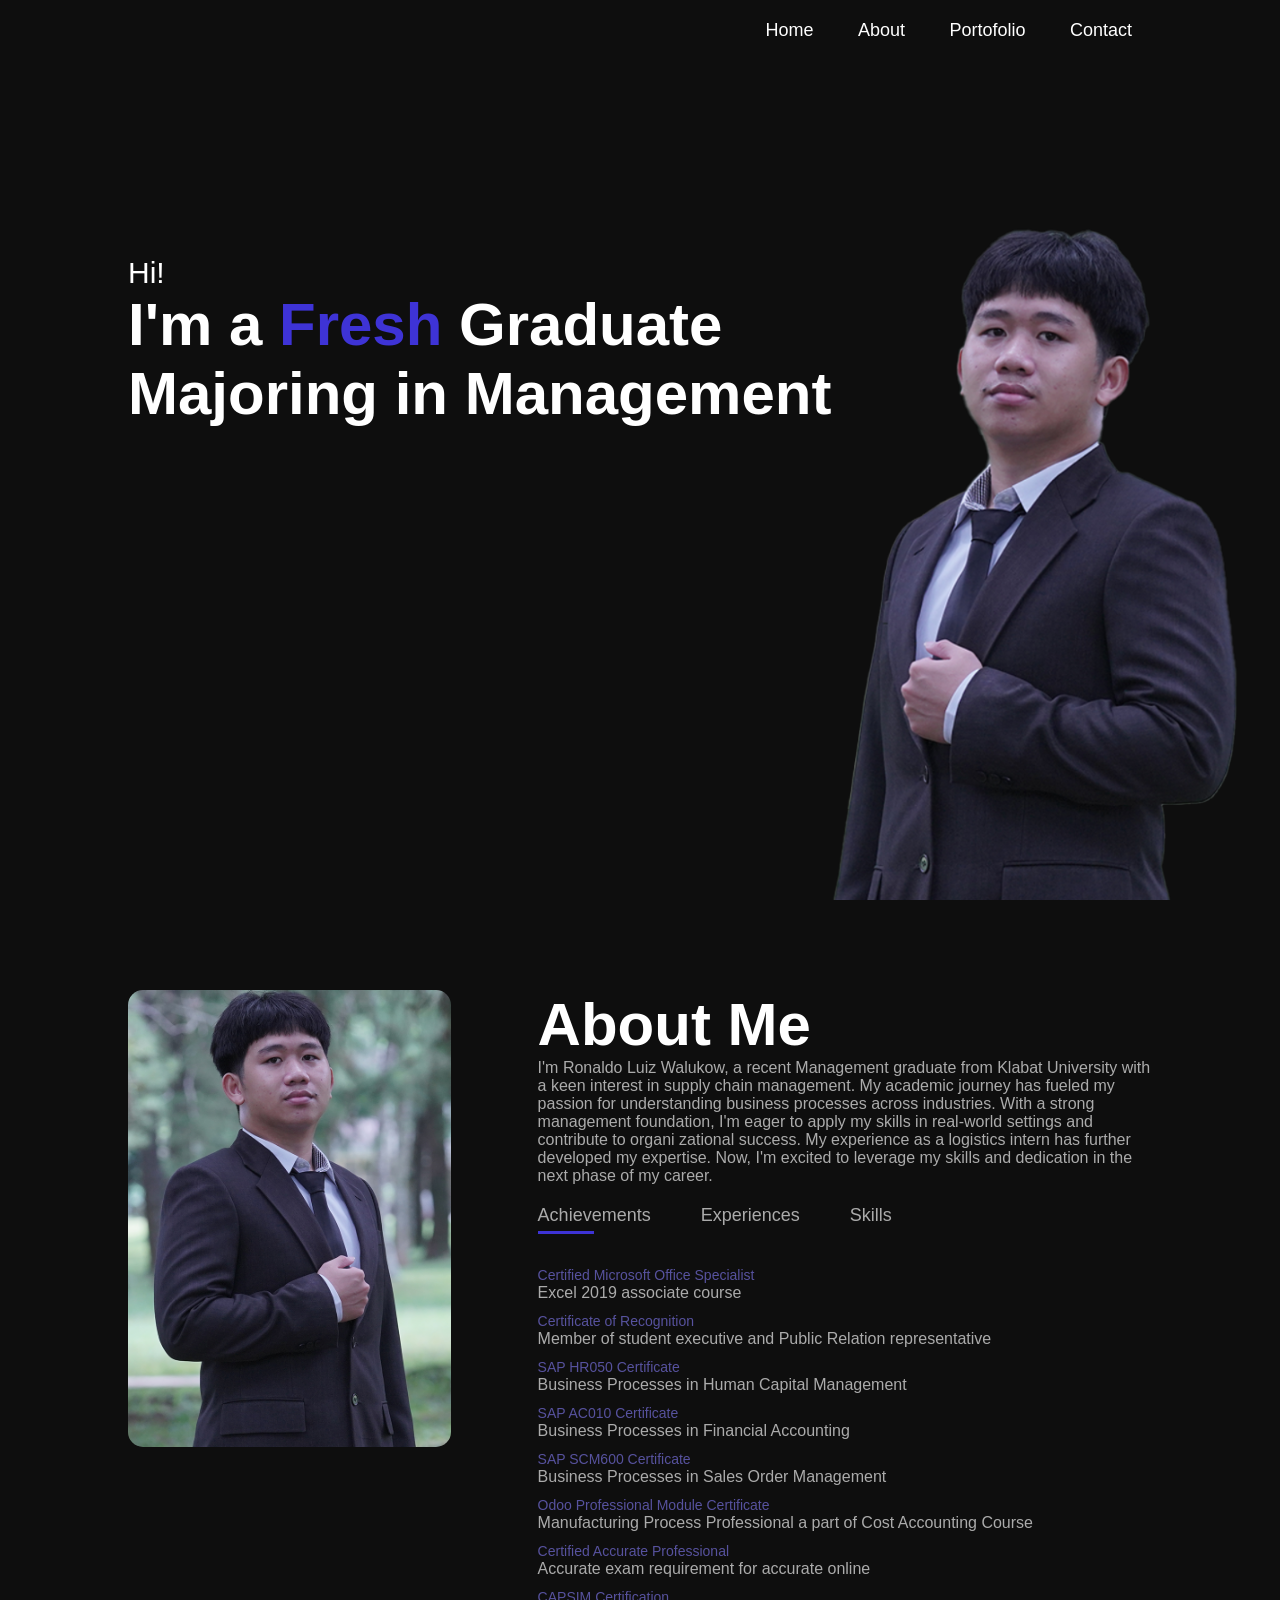
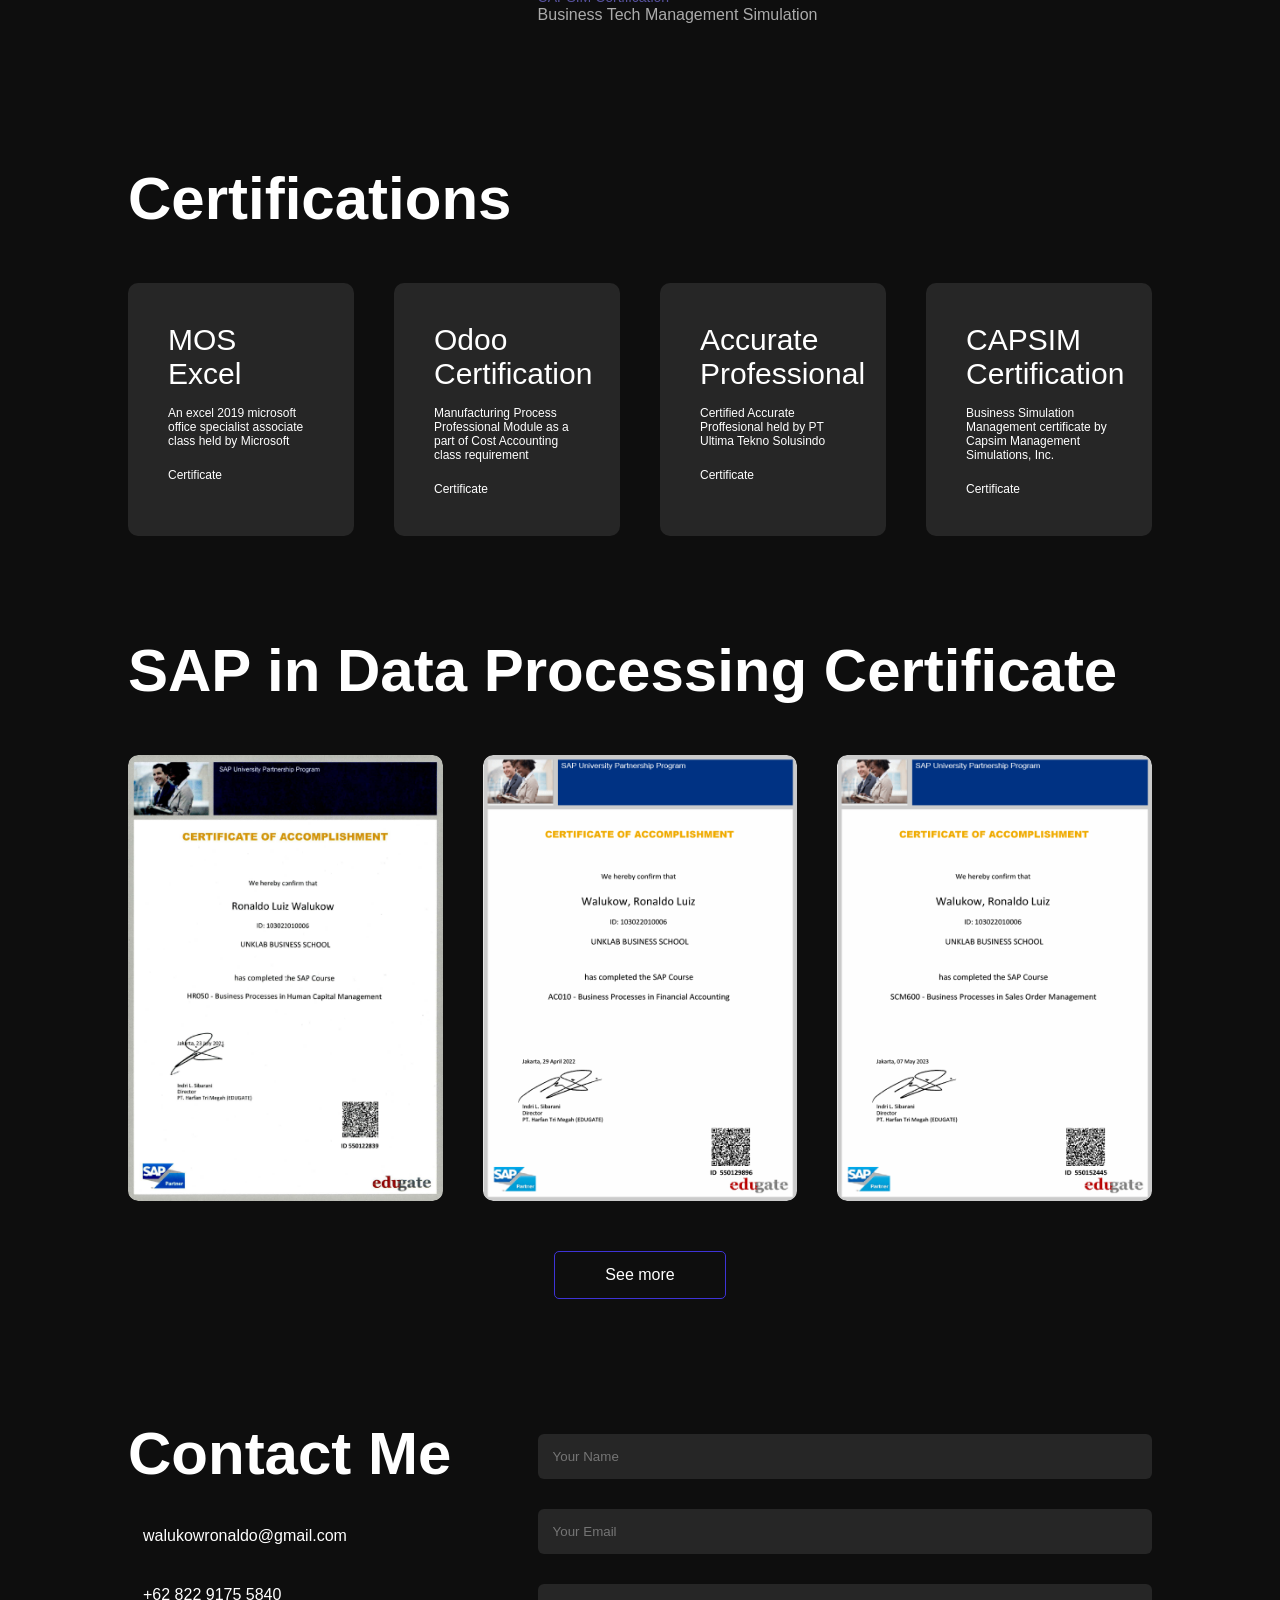
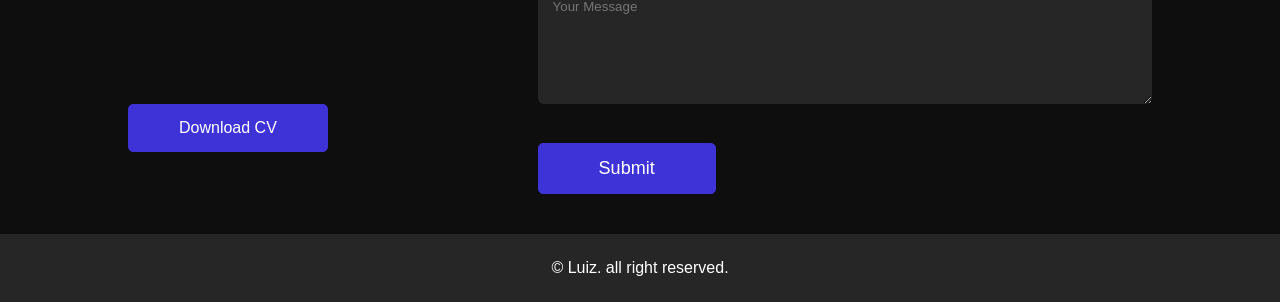
==== index.html @ 810ad353 "Add files via upload" ====
<!DOCTYPE html>
<html lang="en">
    <head>
        <meta charset="UTF-8">
        <meta http-equiv="X-UA-Compatible" content="IE=edge">
        <meta name="viewport" content="width=device-width, initial-scale=1.0">
        <title>Personal Porofolio</title>
        <link rel="stylesheet" href="style.css">
        <script src="https://kit.fontawesome.com/69bc77031b.js" crossorigin="anonymous"></script>
    </head>
    <body>
<div id="header">
    <div class="container">
        <nav>
            <img src="#" alt="">
            <ul id="sidemenu">
                <li>
                    <a href="#header">Home</a>
                </li>
                <li>
                    <a href="#about">About</a>
                </li>
                <li>
                    <a href="#portofolio">Portofolio</a>
                </li>
                <li>
                    <a href="#contact">Contact</a>
                </li>
                <i class="fa-solid fa-xmark" onclick="closemenu()"></i>
            </ul>
            <i class="fa-solid fa-bars" onclick=" openmenu()"></i>
        </nav>
        <div class="header-text">
            <p> Hi!</p>
            <h1>I'm a <span>Fresh</span> Graduate <br> Majoring in Management </br>  </h1>
        </div>
    </div>
</div>

<!----------about--------->
<div id="about">
    <div class="container">
        <div class="row">
            <div class="about-col-1">
                <img src="Picture/about me.png">
            </div>
            <div class="about-col-2">
                <h1 class="sub-title">About Me</h1>
                <p>
                    I'm Ronaldo Luiz Walukow, a recent Management graduate from Klabat University with a keen interest in supply chain management. My academic journey has fueled my passion for understanding business processes across industries. With a strong management foundation, I'm eager to apply my skills in real-world settings and contribute to organi
                    zational success. My experience as a logistics intern has further developed my expertise. Now, I'm excited to leverage my skills and dedication in the next phase of my career.
                </p>
                <div class="tab-titles">
                    <p class="tab-links active-link" onclick="opentab('achievement')">Achievements</p>
                    <p class="tab-links " onclick="opentab('experience')">Experiences</p>
                    <p class="tab-links" onclick="opentab('skill')">Skills</p>
                </div>
                <div class="tab-contents active-tab" id="achievement">
                    <ul>
                        <li>
                            <span>Certified Microsoft Office Specialist</span><br>Excel 2019 associate course</span>
                        </li>
                        <li>
                            <span>Certificate of Recognition</span><br>Member of student executive and Public Relation representative</span>
                        </li>
                        <li>
                            <span>SAP HR050 Certificate</span><br>Business Processes in Human Capital Management</span>
                        </li>
                        <li>
                            <span>SAP AC010 Certificate</span><br>Business Processes in Financial Accounting</span>
                        </li>
                        <li>
                            <span>SAP SCM600 Certificate</span><br>Business Processes in Sales Order Management</span>
                        </li>
                        <li>
                            <span>Odoo Professional Module Certificate</span><br>Manufacturing Process Professional a part of Cost Accounting Course</span>
                        </li>
                        <li>
                            <span>Certified Accurate Professional</span><br>Accurate exam requirement for accurate online</span>
                        </li>
                        <li>
                            <span>CAPSIM Certification</span><br>Business Tech Management Simulation</span>
                        </li>
                    </ul>
                </div>
                <div class="tab-contents" id="experience">
                    <ul>
                        <li>
                            <span>Member of Student Executive</span><br>A part of Public Relation</span>
                        </li>
                        <li>
                            <span>Representative of Public Relation</span><br>A Public Relation Representative for HIMA Spiritual</span>
                        </li>
                        <li>
                            <span>Business Matching Introduction to Entrepreneurship</span><br>Starting a start up business with Business Model Canvas</span>
                        </li>
                        <li>
                            <span>Logistic Intern</span><br>Working as a Logistic Intern at PT Pertamina Geothermal Energy Lhd</span>
                        </li>
                    </ul>
                </div>
                <div class="tab-contents" id="skill">
                    <ul>
                        <li>
                            <span>Interpersonal</span><br>Honest, Good Teamwork, Good Communication, Dependability, Flexibility and Adaptable, Patience, Empathy</span>
                        </li>
                        <li>
                            <span>Language</span><br>Indonesian (native) and English (active)</span>
                        </li>
                        <li>
                            <span>Technical</span><br>Able to analyze/review business process plus create and develop SOP.
                            Can operate computer well and able to type TenFinger quickly and accurately.
                            </span>
                        </li>
                        <li>
                            <span>Computer</span><br>SAP, Accurate, CAPSIM, Ms Excel, Ms Word, Ms PowerPoint, Adobe
                            Photoshop, Odoo Software, Lucid Chart
                            </span>
                        </li>
                    </ul>
                </div>
            </div>
        </div>
    </div>
</div>
<!------certification------->
<div id="certification">
    <div class="container">
        <h1 class="sub-title">Certifications</h1>
        <div class="certification-list">
            <div>
                <i class="fa-brands fa-microsoft"></i>
                <h2>MOS Excel</h2>
                <p>
                   An excel 2019 microsoft office specialist associate class held by Microsoft
                </p>
                <a href="Picture/Excel 2019 Associate.pdf">Certificate</a>
            </div>
            <div>
                <i class="fa-solid fa-certificate"></i>
                <h2>Odoo Certification</h2>
                <p>
                   Manufacturing Process Professional Module as a part of Cost Accounting class requirement
                </p>
                <a href="Picture/Sertifikat Cost Accounting Sesuai nomor urut-106[1].pdf">Certificate</a>
            </div>
            <div>
                <i class="fa-solid fa-file"></i>
                <h2>Accurate Professional</h2>
                <p>
                   Certified Accurate Proffesional held by PT Ultima Tekno Solusindo
                </p>
                <a href="Picture/accurate.pdf">Certificate</a>
            </div>
            <div>
                <i class="fa-solid fa-file"></i>
                <h2>CAPSIM Certification</h2>
                <p>
                   Business Simulation Management certificate by Capsim Management Simulations, Inc.
                </p>
                <a href="Picture/Capsim_Certificate-of-Participation - Ronaldo Luiz Walukow[1].pdf">Certificate</a>
            </div>
        </div>
    </div>
</div>
<!----------portofolio----->
<div id="portofolio">
    <div class="container">
        <h1 class="sub-title">SAP in Data Processing Certificate</h1>
        <div class="portofolio-list">
            <div class="portofolio">
                <img src="/Picture/SAPHR.png">
                <div class="layer">
                    <h3>
                         SAP HR050
                    </h3>
                    <p>
                        Odoo Manufacturing Process Professional Module Certification
                    </p>
                    <a href="Picture/Ronaldo Luiz Walukow HR 50[1].pdf"><i class="fa-solid fa-link"></i></a>
                </div>
            </div>
            <div class="portofolio">
                <img src="/Picture/SAPAC.png">
                <div class="layer">
                    <h3>
                        SAP AC010
                    </h3>
                    <p>
                        Computerized Automated Physical Simulation Certification held by Capsim Management Simulation Inc.
                    </p>
                    <a href="Picture/AC010 ser.pdf"><i class="fa-solid fa-link"></i></a>
                </div>
            </div>
            <div class="portofolio">
                <img src="/Picture/SAPSCM.png">
                <div class="layer">
                    <h3>
                        SAP SCM600
                    </h3>
                    <p>
                        It has all the information about me that you needed
                    </p>
                    <a href="Picture/SAP Batch 2 23 FK SCM600-23.pdf"><i class="fa-solid fa-link"></i></a>
                </div>
            </div>
        </div>
        <a href="#certification" class="btn">See more</a>
    </div>
</div>

<!--------contact=-------->
<div id="contact">
    <div class="container">
        <div class="row">
            <div class="contact-left">
                <h1 class="sub-title">Contact Me</h1>
                <p><i class="fa-solid fa-paper-plane"></i> walukowronaldo@gmail.com</p>
                <p><i class="fa-solid fa-phone"></i> +62 822 9175 5840</p>
                <div class="socials-icon">
                    <a href="https://www.instagram.com/luizrnaldo/"><i class="fa-brands fa-instagram"></i></a>
                    <a href="https://wa.me/+6282291755840"><i class="fa-brands fa-whatsapp"></i></a>
                    <a href="https://www.linkedin.com/in/ronaldo-luiz-walukow-30a589296"><i class="fa-brands fa-linkedin"></i></a>
                    <a href="mailto:walukowronaldo@gmail.com"><i class="fa-solid fa-envelope"></i></a>
                </div>
                <a href="CURRICULUM VITAE (CV) Walukow, Ronaldo Luiz.pdf" download class="btn btn2">Download CV</a>
            </div>
            <div class="contact-right">
                <form name="submit-to-google-sheet">
                    <input type="text" name="Name" placeholder="Your Name" required>
                    <input type="email" name="Email" placeholder="Your Email" required>
                    <textarea name="Message" rows="6" placeholder="Your Message"></textarea>
                    <button type="submit" class="btn btn2">Submit</button>
                </form>
                <span id="msg"></span>
            </div>
        </div>
    </div>
    <div class="copyright">
        <p>
            © Luiz. all right reserved.
        </p>
    </div>
</div>
<script>
    var tablinks = document.getElementsByClassName("tab-links");
    var tabcontents = document.getElementsByClassName("tab-contents");
    function opentab(tabname){
        for(tablink of tablinks){
            tablink.classList.remove("active-link");
        }
        for(tabcontent of tabcontents){
            tabcontent.classList.remove("active-tab");
        }
        event.currentTarget.classList.add("active-link");
        document.getElementById(tabname).classList.add("active-tab");
    }
</script>
<script>
var sidemeu = document.getElementById("sidemenu");
function openmenu(){
    sidemeu.style.right = "0";
}
function closemenu(){
    sidemeu.style.right = "-200px";
}
</script>
<script>
    const scriptURL = 'https://script.google.com/macros/s/AKfycbwF70UZ40nbvA50LV35AwQE7-pGysa5cpG91qke4Lr5XXe8EzCGvOd2mEpJu-Iepygr/exec'
    const form = document.forms['submit-to-google-sheet']
    const msg = document.getElementById("msg")
  
    form.addEventListener('submit', e => {
      e.preventDefault()
      fetch(scriptURL, { method: 'POST', body: new FormData(form)})
        .then(response => {
            msg.innerHTML = "Message sent successfully"
            setTimeout(function(){
                msg.innerHTML = ""
            },5000)
            form.reset()
        })
        .catch(error => console.error('Error!', error.message))
    })
  </script>
    </body>
</html>
---- style.css ----
*{
    margin: 0;
    padding: 0;
    font-family: 'Poppins', sans-serif;
    box-sizing: border-box;
}
html{
    scroll-behavior: smooth;
}
body{
    background: #0e0e0e;
    color: #fff;
}
#header{
    width: 100%;
    height: 100vh;
    background-image: url(Picture/Background\ Me.png);
    background-size: cover;
    background-position: center;
   /*----- background-size: 250px;
    background-repeat: no-repeat;
    background-position: center;
   background-position: 160lvh;-----*/
}
.container{
    padding: 10px 10%;
}
nav{
    display: flex;
    align-items: center;
    justify-content: space-between;
    flex-wrap: wrap;
}
.logo{
    width: 100px;
}

nav ul li{
    display: inline-block;
    list-style: none;
    margin: 10px 20px;
}

nav ul li a{
    color: #fff;
    text-decoration: none;
    font-size: 18px;
    position: relative;
}

nav ul li a::after{
    content: '';
    width: 0;
    height: 3px;    
    background: #3e33d6;
    position: absolute;
    left: 0;
    bottom: -6px;
    transition: 0.5s;
}

nav ul li a:hover::after{
    width: 100%;
}

.header-text{
    margin-top: 20%;
    font-size: 30px;
}

.header-tex h1{
    font-size: 60px;
    margin-top: 20px;
}

.header-text h1 span{
    color: #3e33d6;
}
/*--------about---------*/
#about{
    padding: 80px 0;
    color: #ababab;
}

.row{
    display: flex;
    justify-content: space-between;
    flex-wrap: wrap;
}

.about-col-1{
    flex-basis: 35%;
}
.about-col-1 img{
    width: 90%;
    border-radius: 15px;
}
.about-col-2{
    flex-basis: 60%;
}
.sub-title{
    font-size: 60px;
    font-weight: 600;
    color: #fff;
}

.tab-titles{
    display: flex;
    margin: 20px 0 40px;

}
.tab-links{
    margin-right: 50px;
    font-size: 18px;
    font-weight: 500;
    cursor: pointer;
    position: relative;
}
.tab-links::after{
    content: '';
    width: 0;
    height: 3px;
    background: #3e33d6;
    position: absolute;
    left: 0;
    bottom: -8px;
    transition: 0.5s;
}

.tab-links.active-link::after{
    width: 50%;

}
.tab-contents ul li{
    list-style: none;
    margin: 10px 0;
}

.tab-contents ul li span{
color: #57529e;
font-size: 14px;
}

.tab-contents{
    display: none;
}
.tab-contents.active-tab{
    display: block;

}

/*---------certification------*/
#certification{
    padding: 30px 0;
}
.certification-list{
    display: grid;
    grid-template-columns: repeat(auto-fit, minmax(200px, 1fr));
    grid-gap: 40px;
    margin-top: 50px;
}

.certification-list div{
    background: #262626;
    padding: 40px;
    font-size: 12px;
    font-weight: 300;
    border-radius: 10px;
    transition: background 0.5s, transform 0.5s;
}
.certification-list div i{
    font-size: 50px;
    margin-bottom: 30px;
}
.certification-list h2{
    font-size: 30px;
    font-weight: 500;
    margin-bottom: 15px;
}
.certification-list div a{
    text-decoration: none;
    color: #fff;
    font-size: 12px;
    margin-top: 20px;
    display: inline-block;
}

.certification-list div:hover{
    background: #3e33d6;
    transform: translateY(-10px);

}

/*-------portofolio-----*/
#portofolio{
    padding: 50px 0;
}

.portofolio-list{
    display: grid;
    grid-template-columns: repeat(auto-fit, minmax(250px, 1fr));
    grid-gap: 40px;
    margin-top: 50px;
}
.portofolio{
    border-radius: 10px;
    position: relative;
    overflow: hidden;

}
.portofolio img{
    width: 100%;
    border-radius:  10px;
    display: block;
    transition: transform 0.5s;
}

.layer{
    width: 100%;
    height: 0;
    background: linear-gradient(rgba(0,0,0,0.6), #3e33d6);
    border-radius: 10px;
    position: absolute;
    left: 0;
    bottom: 0;
    overflow: hidden;
    display: flex;
    align-items: center;
    justify-content: center;
    flex-direction: column;
    padding: 0 40px;
    text-align: center;
    font-size: 14px;
    transition: height 0.5s;
}

.layer h3{
    font-weight: 500;
    margin-bottom: 20px;
}

.layer a{
    margin-top: 20px;
    color: #3e33d6;
    text-decoration: none;
    font-size: 18px;
    line-height: 60px;
    background: #fff;
    width: 60px;
    height: 60px;
    border-radius: 50%;
    text-align: center;
}

.portofolio:hover img{
transform: scale(1.1) ;
}

.portofolio:hover .layer{
    height: 100%;
}

.btn {
    display: block;
    margin: 50px auto;
    width: fit-content;
    border: 1px solid #3e33d6;
    padding: 14px 50px;
    border-radius: 5px;
    text-decoration: none;
    color: #fff;
transition: background 0.5s;
}
.btn:hover{
    background: #3e33d6;
}
/*--------contact---------*/
.contact-left{
flex-basis: 35%;
}
.contact-right{
    flex-basis: 60%;
}

.contact-left p{
    margin-top: 30px;

}

.contact-left p i{
    color: #3e33d6;
    margin-right: 15px;
    font-size: 25px;
}

.socials-icon{
    margin-top: 30px;
}

.socials-icon a{
text-decoration: none;
font-size: 30px;
margin-right: 50px;
color: #ababab;
display: inline-block;
transition: transform 0.5s;
}

.socials-icon a:hover{
    color: #3e33d6;
    transform: translateY(-5px);
}

.btn.btn2{
    display: inline-block;
    background: #3e33d6;

}

.contact-right{
    width: 100%;
}

form input, form textarea{
width: 100%;
border: 0;
outline: none;
background: #262626;
padding: 15px;
margin: 15px 0;
color: #fff;
font: 18px;
border-radius: 6px;
}

form .btn2{
    padding: 14px 60px;
    font-size: 18px;
    margin-top: 20px;
    cursor: pointer;
}

.copyright{
    width: 100%;
    text-align: center;
    padding: 25px 0;
    background: #262626;
    font-weight: 300;
    margin-top: 20px;
}

/*.copyright{
    color: #3e33d6;
}*/

/*---------css for small screen------*/
nav .fa-solid{
    display: none;
}
@media only screen and (max-width: 600px){
    #header {
        background-image: url(Picture/Bg\ mobile.png);
    }
    .header-text{
        margin-top: 120%;
        font-size: 34px;
    }
    .header-text h1{
        font-size: 23px;
    }
    nav .fa-solid{
        display: block;
        font-size: 25px;
    }
    nav ul{
        background: #3e33d6;
        position: fixed;
        top: 0;
        right: -200px;
        width: 200px;
        height: 100vh;
        padding-top: 50px;
        z-index: 2;
        transition: right 0.5s;
    }
    nav ul li{
        display: block;
        margin: 25px;
    }
    nav ul .fa-solid{
        position: absolute;
        top: 25px;
        left: 25px;
        cursor: pointer;
    }
    .sub-title{
        font-size: 40px;
    }
    .about-col-1, .about-col-2{
        flex-basis: 100%;
    }
    .about-col-1{
        margin-bottom: 30px;
    }
    .about-col-2{
        font-size: 14px;
    }
    .tab-links{
        font-size: 16px;
        margin-right: 20px;
    }
    .contact-left, .contact-right{
        flex-basis: 100%;
    }
    .copyright{
        font-size: 14px;
    }
}
#msg{
    color: #61b752;
    margin-top: -40px;
    display: block;
}
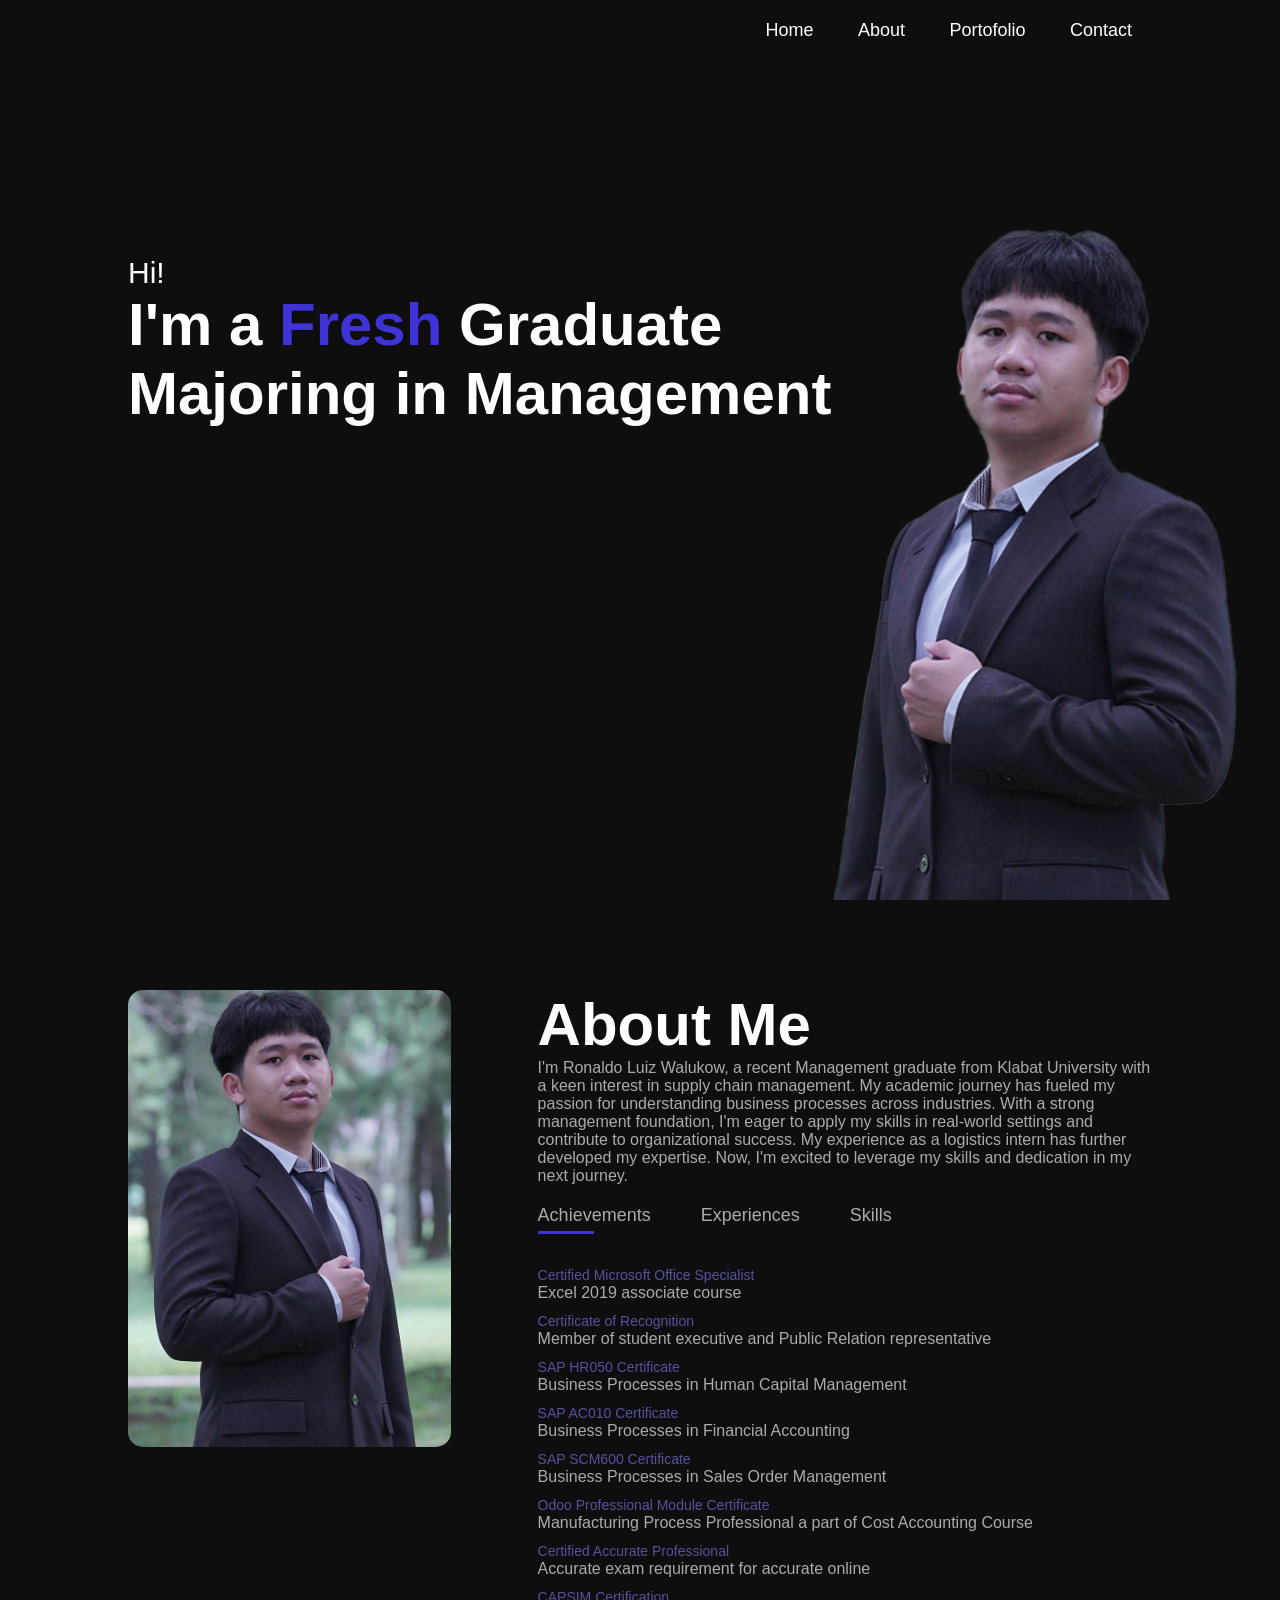
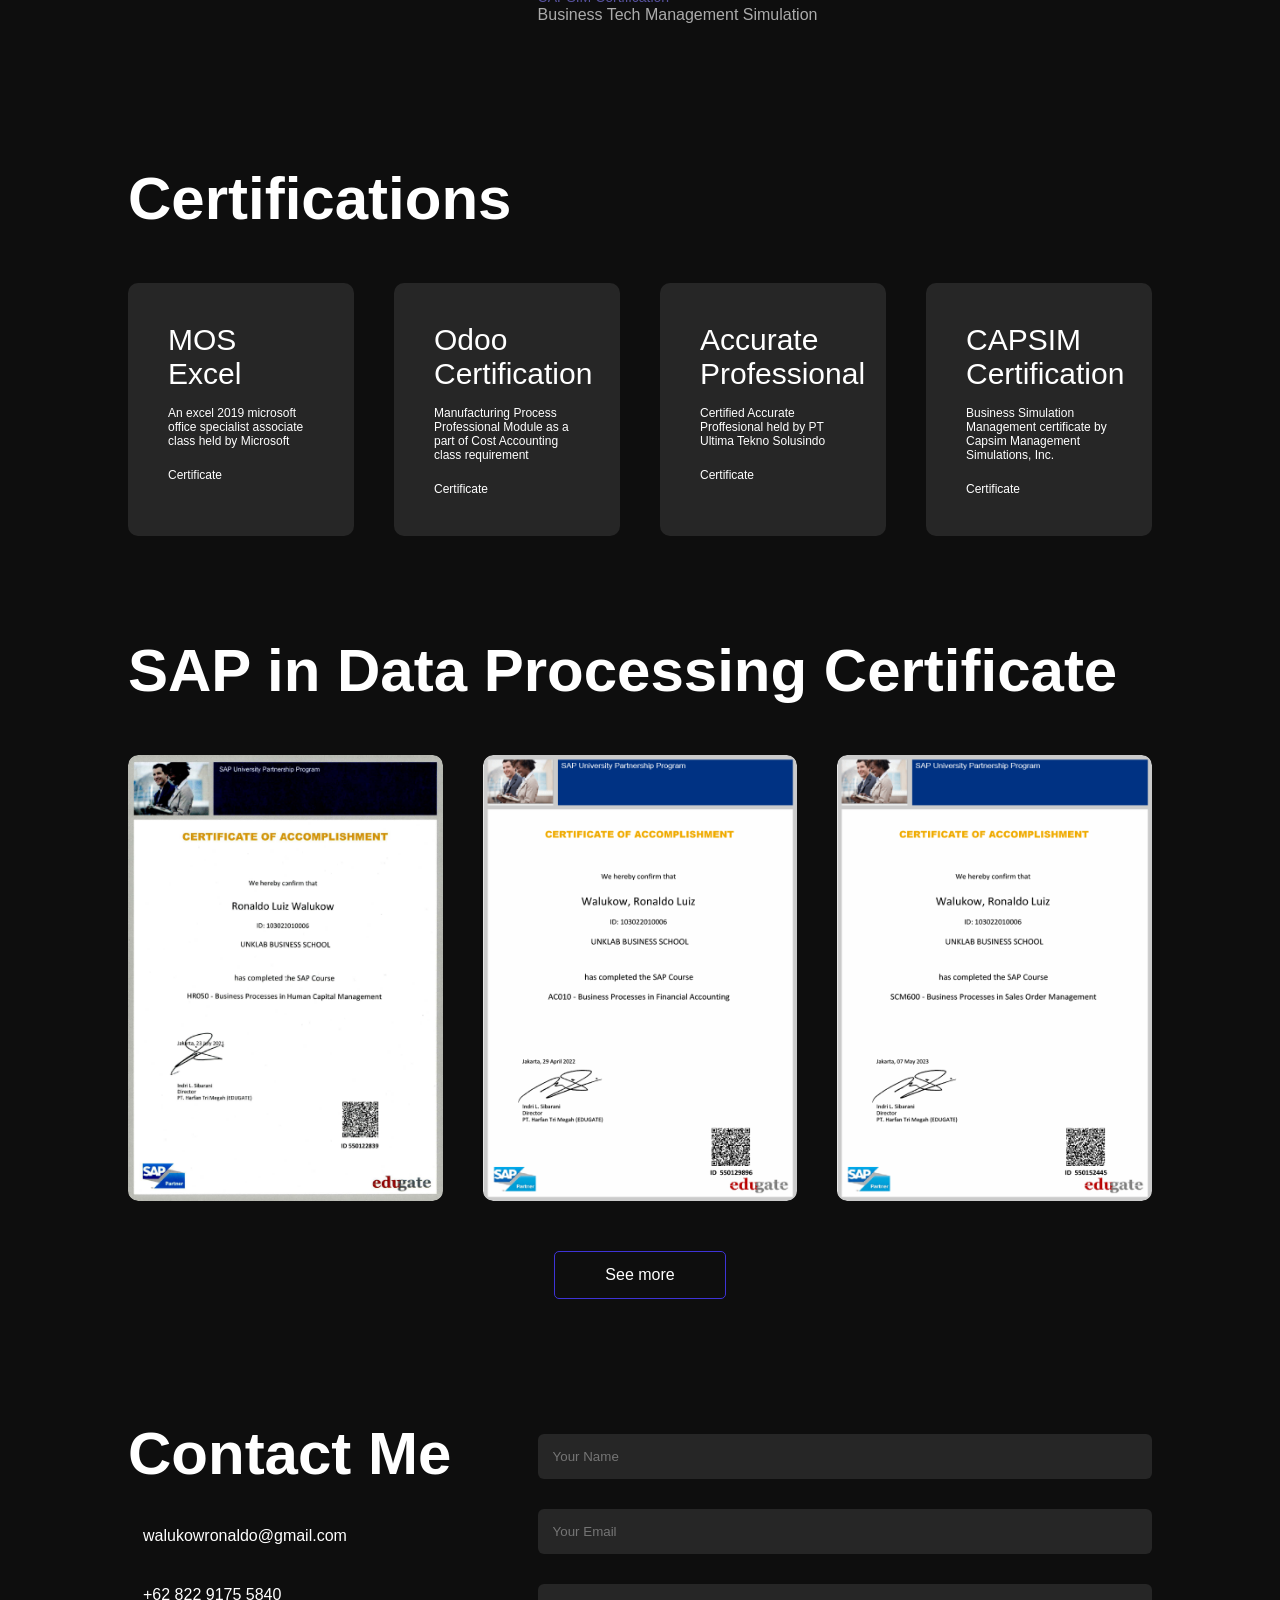
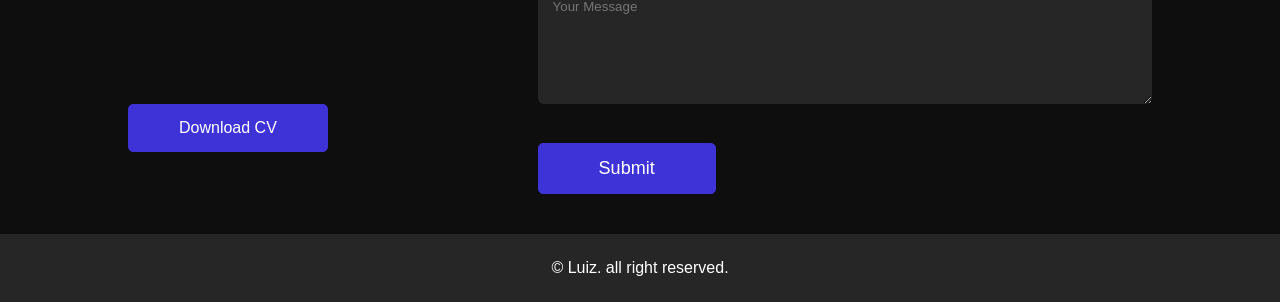
==== commit 3c7caca8: "Add files via upload" ====
--- a/index.html
+++ b/index.html
@@ -47,8 +47,7 @@
             <div class="about-col-2">
                 <h1 class="sub-title">About Me</h1>
                 <p>
-                    I'm Ronaldo Luiz Walukow, a recent Management graduate from Klabat University with a keen interest in supply chain management. My academic journey has fueled my passion for understanding business processes across industries. With a strong management foundation, I'm eager to apply my skills in real-world settings and contribute to organi
-                    zational success. My experience as a logistics intern has further developed my expertise. Now, I'm excited to leverage my skills and dedication in the next phase of my career.
+                    I'm Ronaldo Luiz Walukow, a recent Management graduate from Klabat University with a keen interest in supply chain management. My academic journey has fueled my passion for understanding business processes across industries. With a strong management foundation, I'm eager to apply my skills in real-world settings and contribute to organizational success. My experience as a logistics intern has further developed my expertise. Now, I'm excited to leverage my skills and dedication in my next journey.
                 </p>
                 <div class="tab-titles">
                     <p class="tab-links active-link" onclick="opentab('achievement')">Achievements</p>
@@ -108,12 +107,12 @@
                             <span>Language</span><br>Indonesian (native) and English (active)</span>
                         </li>
                         <li>
-                            <span>Technical</span><br>Able to analyze/review business process plus create and develop SOP.
-                            Can operate computer well and able to type TenFinger quickly and accurately.
+                            <span>Technical</span><br>Able to analyze/review business process, create and develop SOP.
+                            Can operate computer well and able to type Ten-Finger quickly and accurately.
                             </span>
                         </li>
                         <li>
-                            <span>Computer</span><br>SAP, Accurate, CAPSIM, Ms Excel, Ms Word, Ms PowerPoint, Adobe
+                            <span>Computer</span><br>SAP, Accurate Professional, CAPSIM, Ms Excel, Ms Word, Ms PowerPoint, Adobe
                             Photoshop, Odoo Software, Lucid Chart
                             </span>
                         </li>
@@ -169,7 +168,7 @@
         <h1 class="sub-title">SAP in Data Processing Certificate</h1>
         <div class="portofolio-list">
             <div class="portofolio">
-                <img src="/Picture/SAPHR.png">
+                <img src="SAPHR.png">
                 <div class="layer">
                     <h3>
                          SAP HR050
@@ -181,7 +180,7 @@
                 </div>
             </div>
             <div class="portofolio">
-                <img src="/Picture/SAPAC.png">
+                <img src="SAPAC.png">
                 <div class="layer">
                     <h3>
                         SAP AC010
@@ -193,7 +192,7 @@
                 </div>
             </div>
             <div class="portofolio">
-                <img src="/Picture/SAPSCM.png">
+                <img src="SAPSCM.png">
                 <div class="layer">
                     <h3>
                         SAP SCM600
@@ -218,7 +217,7 @@
                 <p><i class="fa-solid fa-paper-plane"></i> walukowronaldo@gmail.com</p>
                 <p><i class="fa-solid fa-phone"></i> +62 822 9175 5840</p>
                 <div class="socials-icon">
-                    <a href="https://www.instagram.com/luizrnaldo/"><i class="fa-brands fa-instagram"></i></a>
+                    
                     <a href="https://wa.me/+6282291755840"><i class="fa-brands fa-whatsapp"></i></a>
                     <a href="https://www.linkedin.com/in/ronaldo-luiz-walukow-30a589296"><i class="fa-brands fa-linkedin"></i></a>
                     <a href="mailto:walukowronaldo@gmail.com"><i class="fa-solid fa-envelope"></i></a>
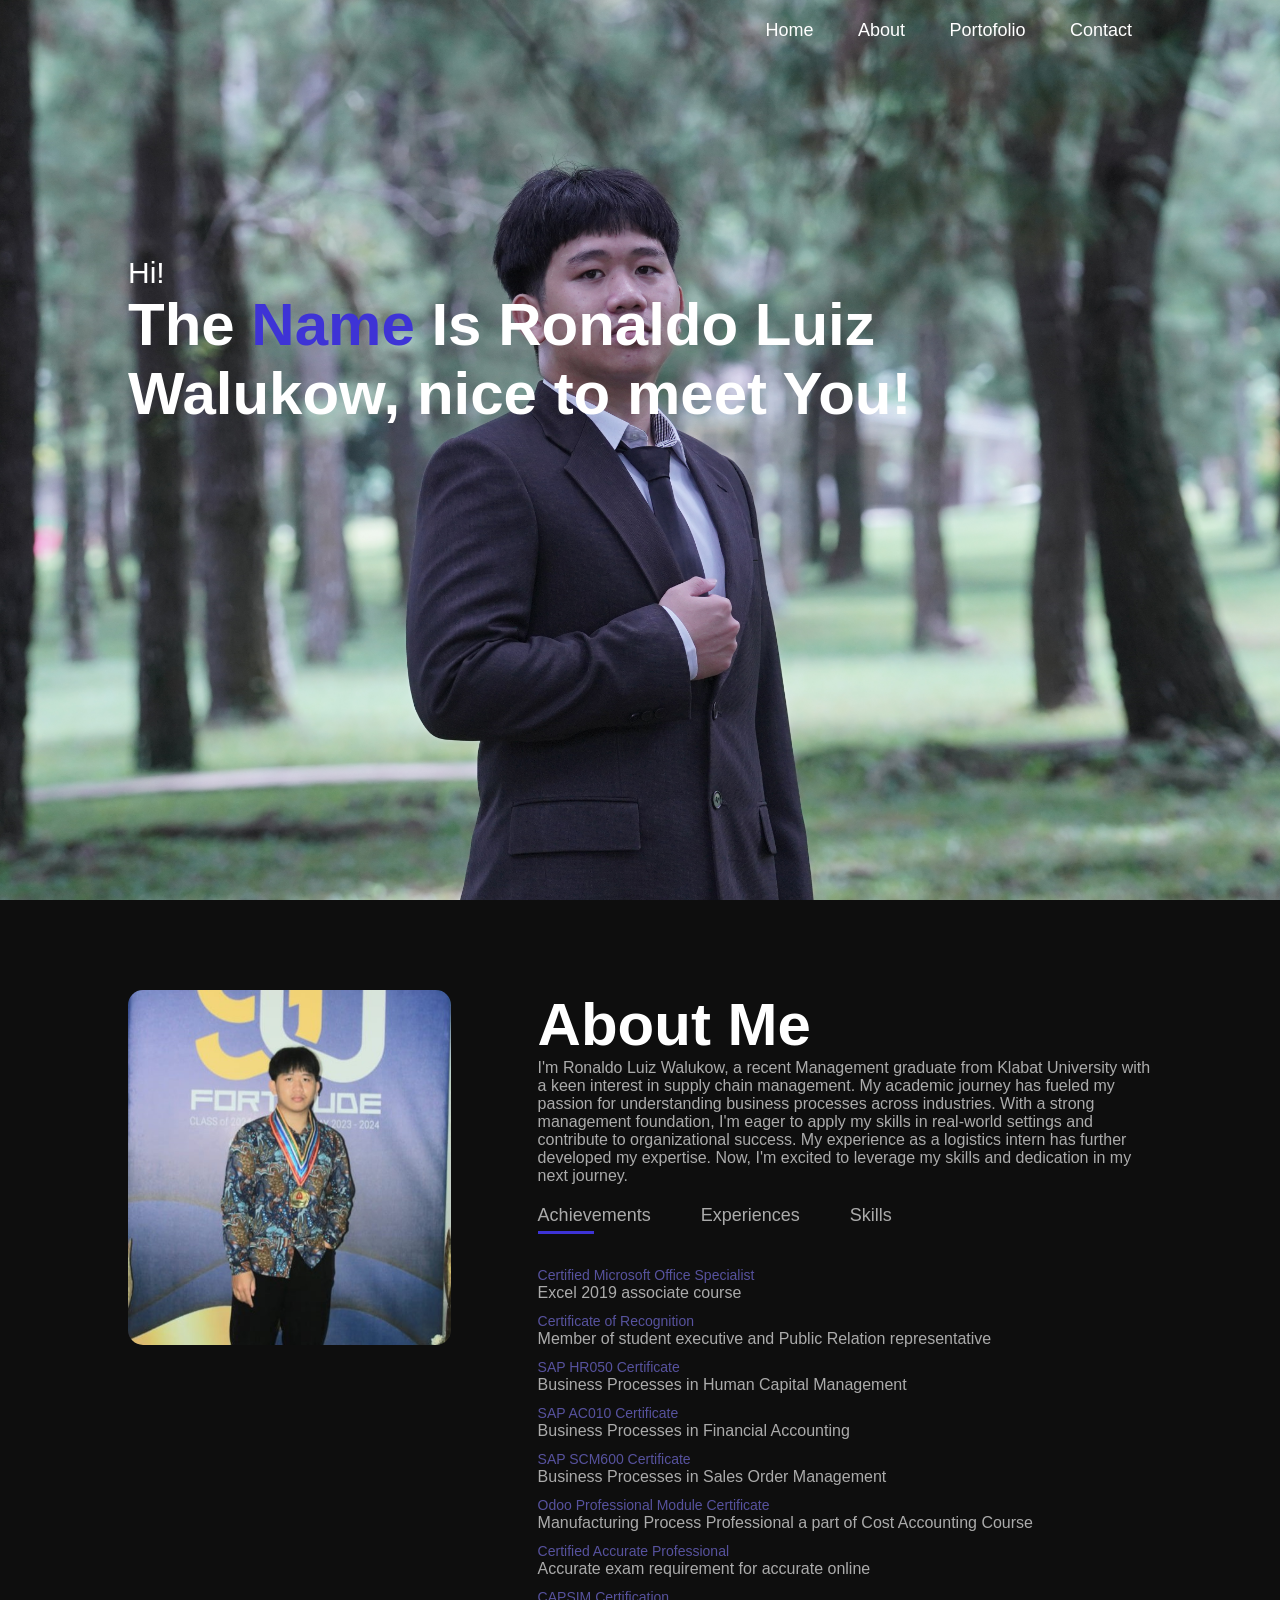
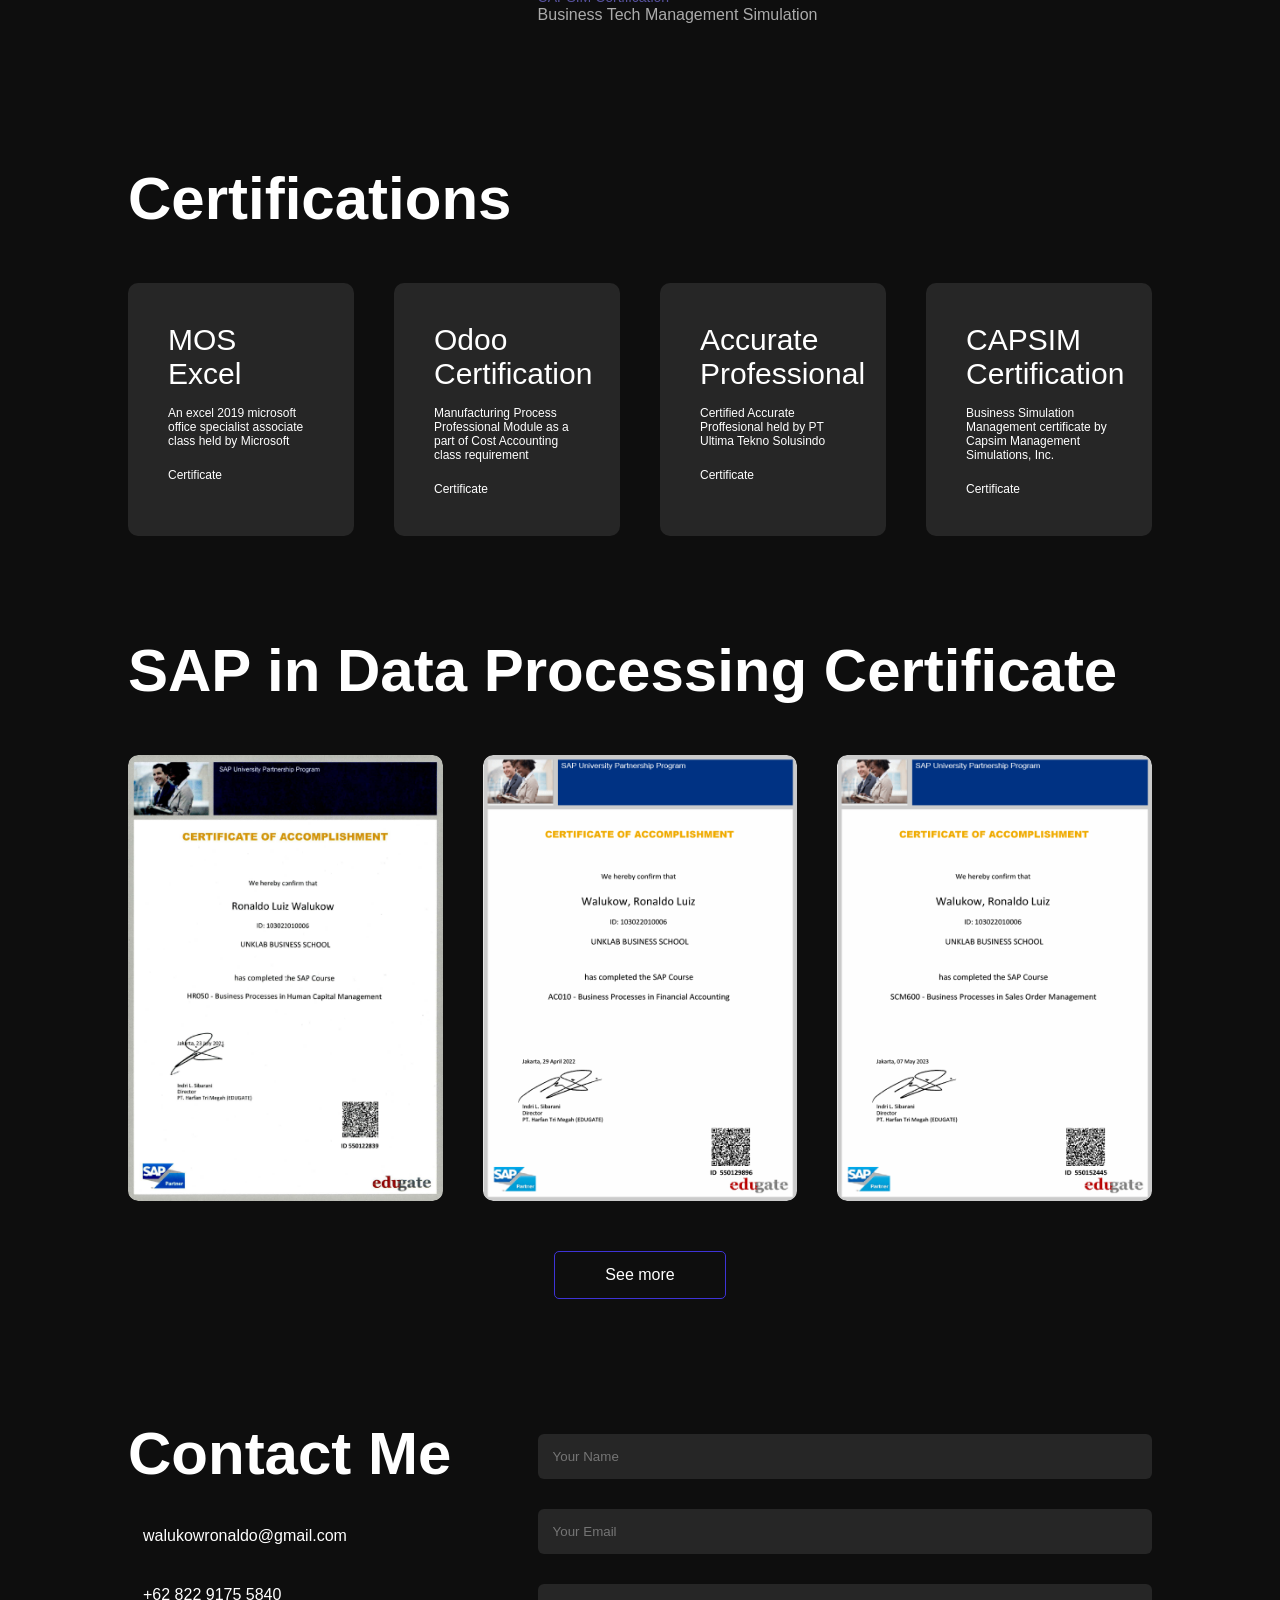
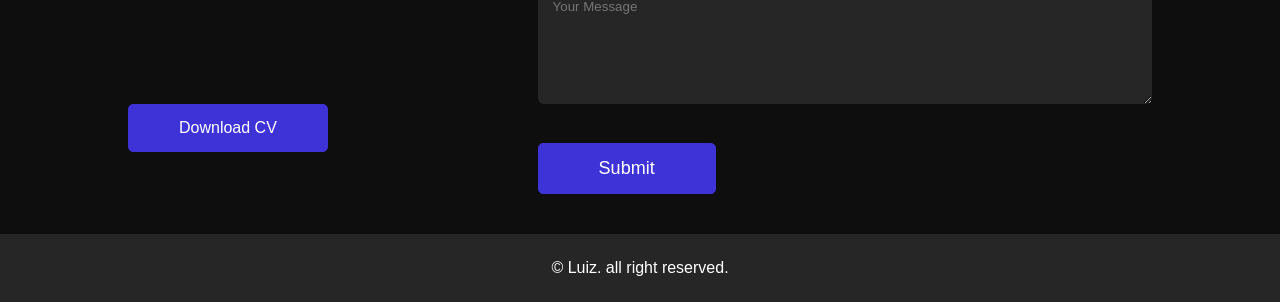
==== commit 158873ec: "Add files via upload" ====
--- a/index.html
+++ b/index.html
@@ -32,7 +32,7 @@
         </nav>
         <div class="header-text">
             <p> Hi!</p>
-            <h1>I'm a <span>Fresh</span> Graduate <br> Majoring in Management </br>  </h1>
+            <h1>The <span>Name</span> Is Ronaldo Luiz Walukow, nice to meet You! <br></br>  </h1>
         </div>
     </div>
 </div>
@@ -42,7 +42,7 @@
     <div class="container">
         <div class="row">
             <div class="about-col-1">
-                <img src="Picture/about me.png">
+                <img src="Picture/Ronaldo Luiz Walukow for profile.JPG">
             </div>
             <div class="about-col-2">
                 <h1 class="sub-title">About Me</h1>
@@ -219,7 +219,7 @@
                 <div class="socials-icon">
                     
                     <a href="https://wa.me/+6282291755840"><i class="fa-brands fa-whatsapp"></i></a>
-                    <a href="https://www.linkedin.com/in/ronaldo-luiz-walukow-30a589296"><i class="fa-brands fa-linkedin"></i></a>
+                    <a href="https://www.linkedin.com/in/ronaldo-luiz-walukow-93aa76333?"><i class="fa-brands fa-linkedin"></i></a>
                     <a href="mailto:walukowronaldo@gmail.com"><i class="fa-solid fa-envelope"></i></a>
                 </div>
                 <a href="CURRICULUM VITAE (CV) Walukow, Ronaldo Luiz.pdf" download class="btn btn2">Download CV</a>
--- a/style.css
+++ b/style.css
@@ -14,7 +14,7 @@
 #header{
     width: 100%;
     height: 100vh;
-    background-image: url(Picture/Background\ Me.png);
+    background-image: url(Ronaldo\ Luiz\ Walukow.JPG);
     background-size: cover;
     background-position: center;
    /*----- background-size: 250px;
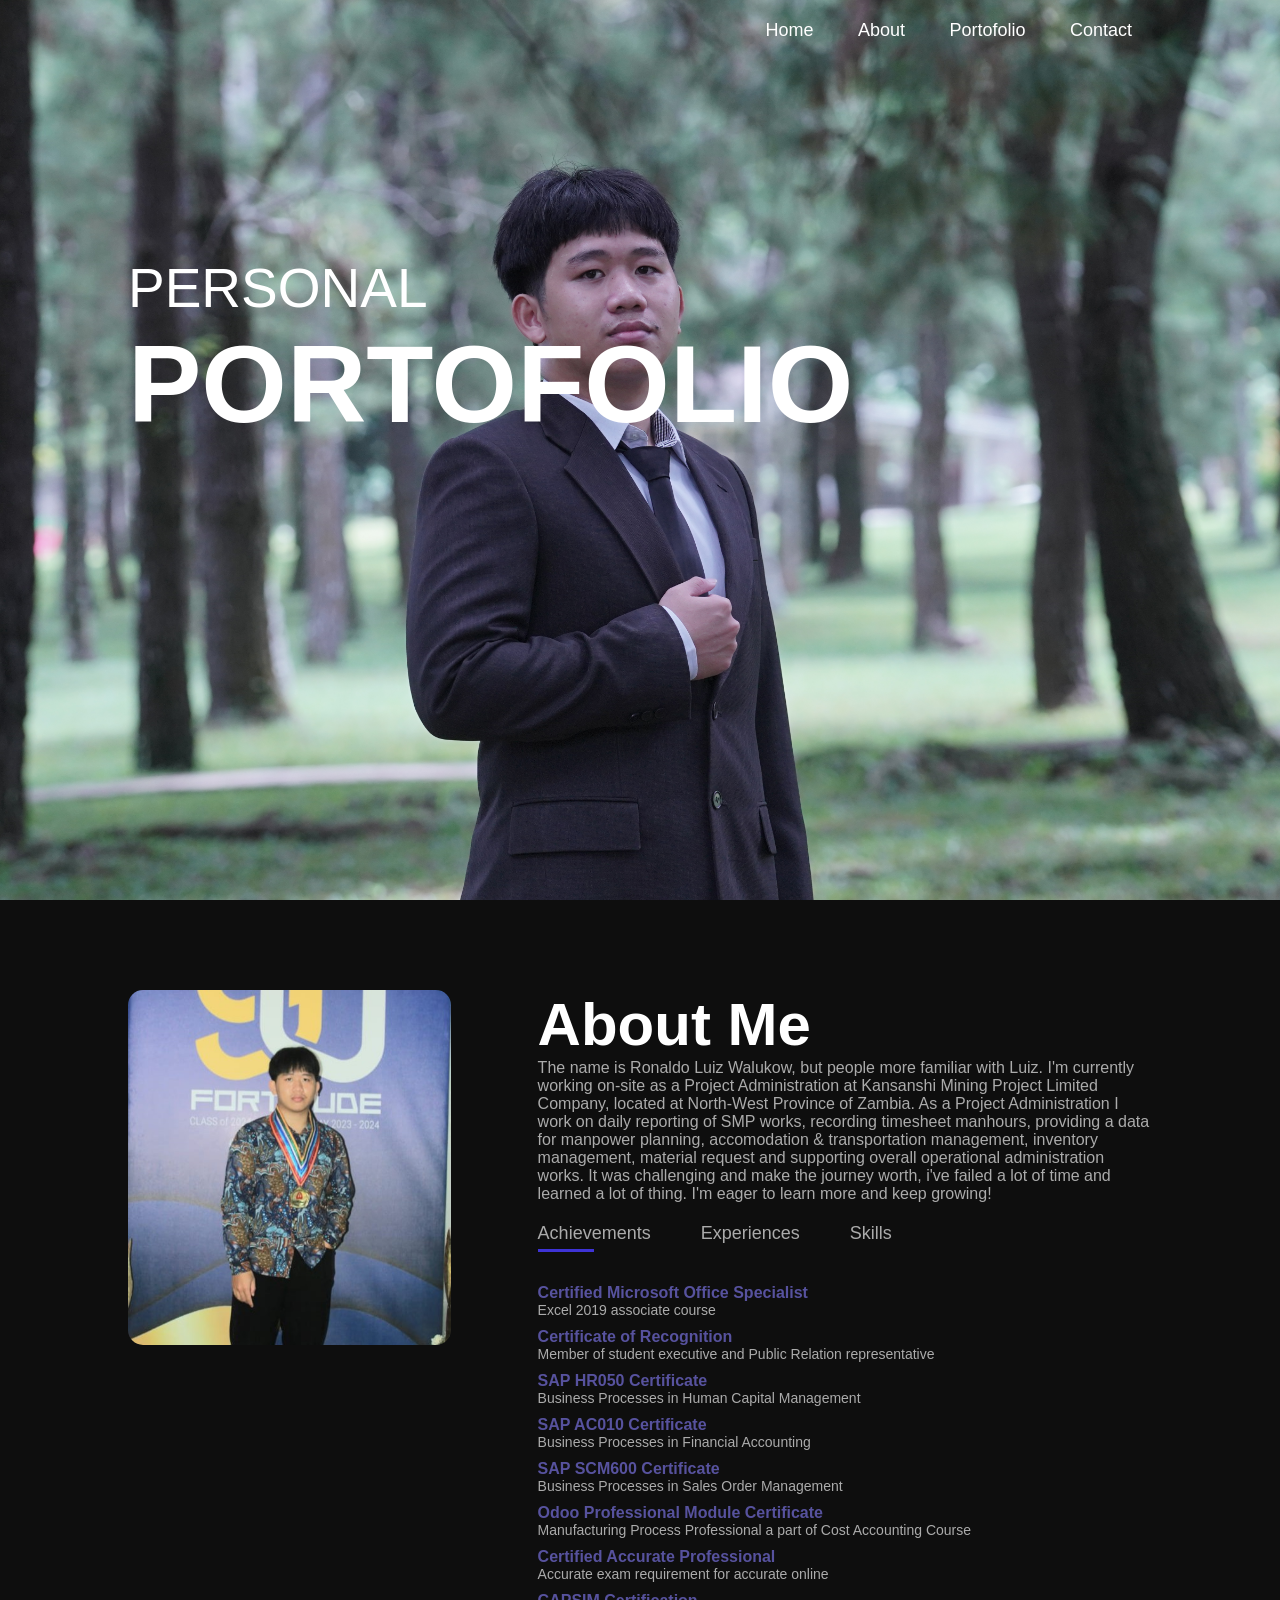
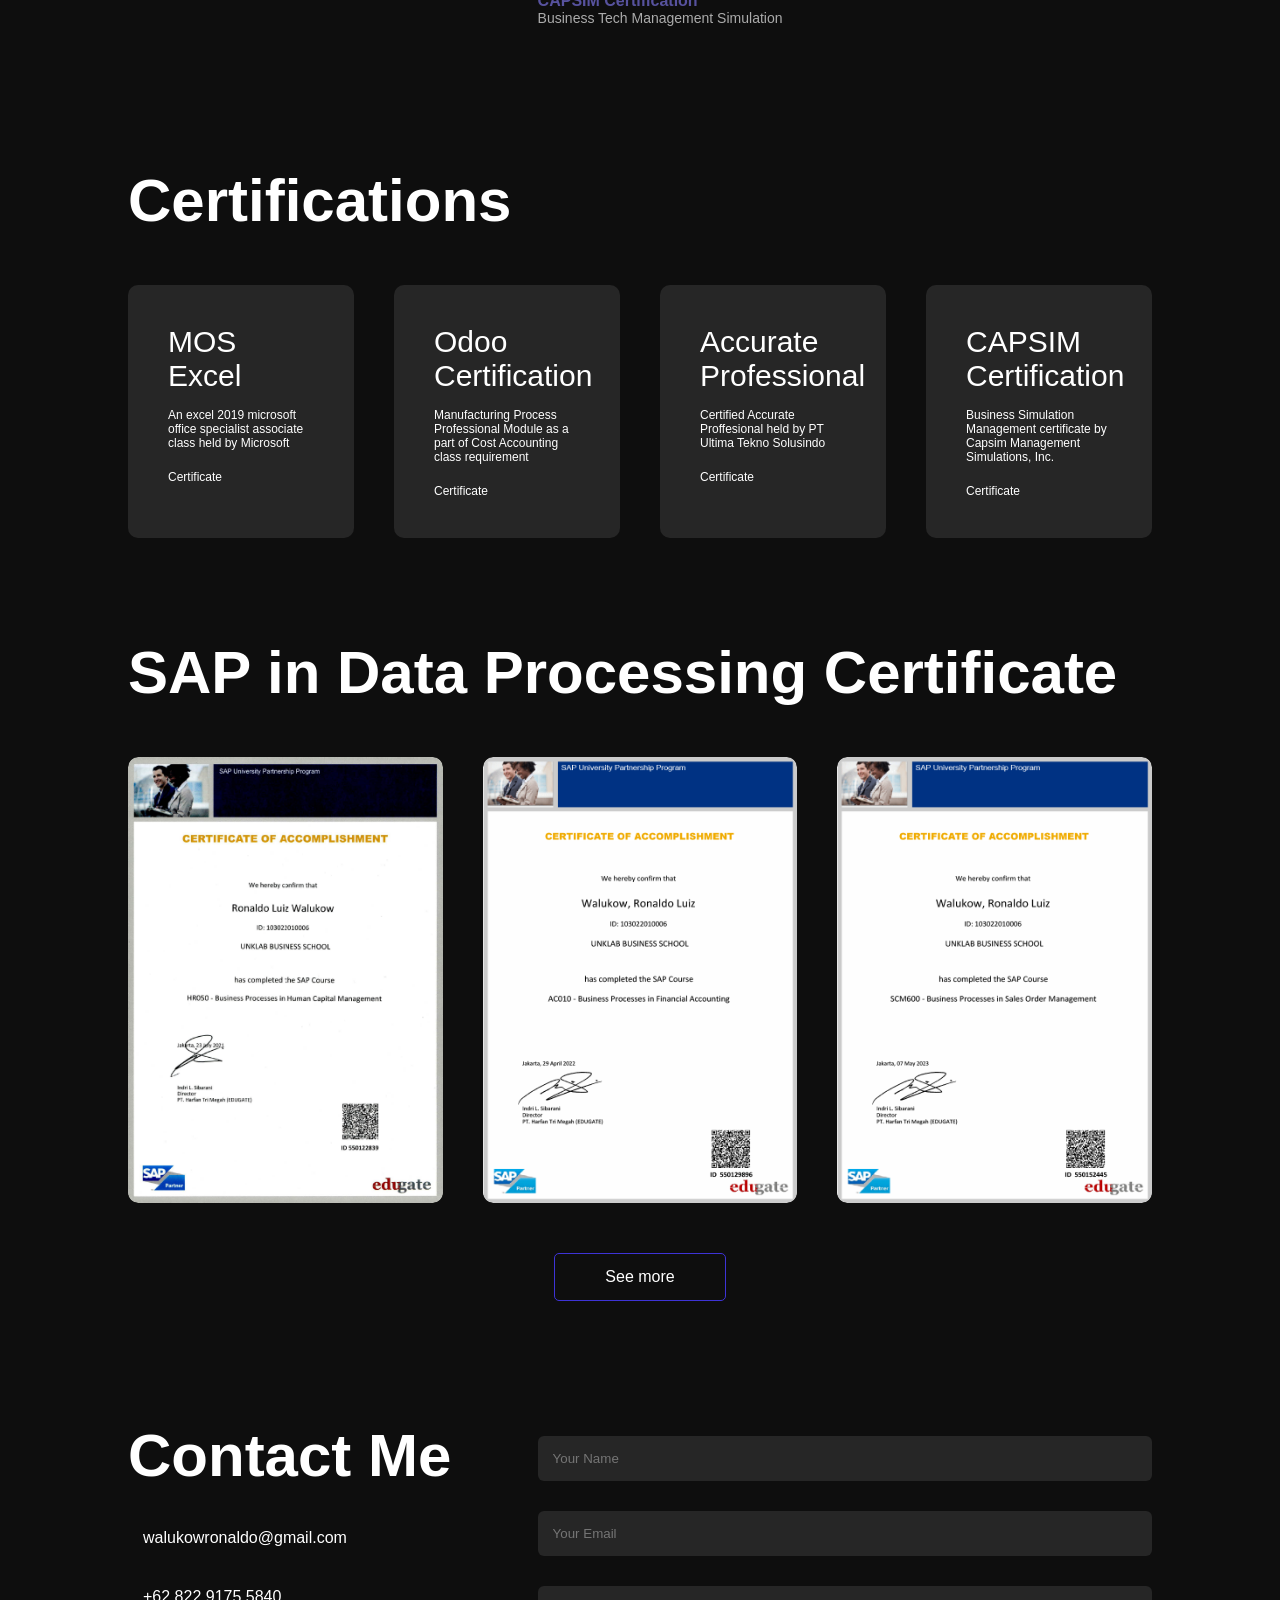
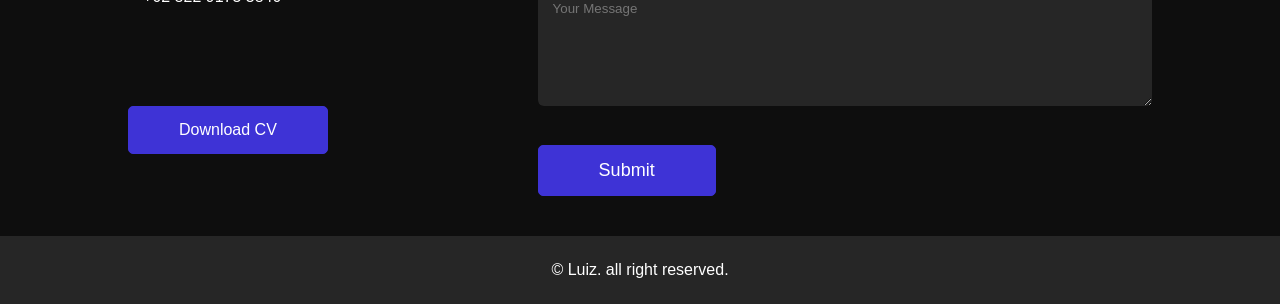
==== commit 21e47423: "Add files via upload" ====
--- a/index.html
+++ b/index.html
@@ -31,8 +31,8 @@
             <i class="fa-solid fa-bars" onclick=" openmenu()"></i>
         </nav>
         <div class="header-text">
-            <p> Hi!</p>
-            <h1>The <span>Name</span> Is Ronaldo Luiz Walukow, nice to meet You! <br></br>  </h1>
+            <p>PERSONAL</p>
+            <h1>PORTOFOLIO<span></span><br></br>  </h1>
         </div>
     </div>
 </div>
@@ -47,7 +47,7 @@
             <div class="about-col-2">
                 <h1 class="sub-title">About Me</h1>
                 <p>
-                    I'm Ronaldo Luiz Walukow, a recent Management graduate from Klabat University with a keen interest in supply chain management. My academic journey has fueled my passion for understanding business processes across industries. With a strong management foundation, I'm eager to apply my skills in real-world settings and contribute to organizational success. My experience as a logistics intern has further developed my expertise. Now, I'm excited to leverage my skills and dedication in my next journey.
+                    The name is Ronaldo Luiz Walukow, but people more familiar with Luiz. I'm currently working on-site as a Project Administration at Kansanshi Mining Project Limited Company, located at North-West Province of Zambia. As a Project Administration I work on daily reporting of SMP works, recording timesheet manhours, providing a data for manpower planning, accomodation & transportation management, inventory management, material request and supporting overall operational administration works. It was challenging and make the journey worth, i've failed a lot of time and learned a lot of thing. I'm eager to learn more and keep growing!
                 </p>
                 <div class="tab-titles">
                     <p class="tab-links active-link" onclick="opentab('achievement')">Achievements</p>
@@ -85,35 +85,32 @@
                 <div class="tab-contents" id="experience">
                     <ul>
                         <li>
-                            <span>Member of Student Executive</span><br>A part of Public Relation</span>
-                        </li>
-                        <li>
-                            <span>Representative of Public Relation</span><br>A Public Relation Representative for HIMA Spiritual</span>
-                        </li>
-                        <li>
-                            <span>Business Matching Introduction to Entrepreneurship</span><br>Starting a start up business with Business Model Canvas</span>
-                        </li>
-                        <li>
-                            <span>Logistic Intern</span><br>Working as a Logistic Intern at PT Pertamina Geothermal Energy Lhd</span>
+                            <span>Campus Organization & Activites</span><br>Member of Student Executive<br><br>Public Relation Representative<br><br>Startup Business</span>
+                        </li>
+                        <li>
+                            <span>Internship</span><br>General Affair Officer at PT Pertamina Geothermal Energy Lhd<br><br>Logistic Intern at PT Pertamina Geothermal Energy Lhd</span>
+                        </li>
+                        <li>
+                            <span>Work Experiences</span><br>Procurement Officer at PT Epiterma Mas Indonesia<br><br>Project Administration at First Quantum Minerals Mining Site, Kansanshi (on-site)</span>
                         </li>
                     </ul>
                 </div>
                 <div class="tab-contents" id="skill">
                     <ul>
                         <li>
-                            <span>Interpersonal</span><br>Honest, Good Teamwork, Good Communication, Dependability, Flexibility and Adaptable, Patience, Empathy</span>
+                            <span>Interpersonal</span><br>Honest, Good Teamwork, Good Communication & Coordination, Dependability, Flexibility, Adaptability, Patience and Decision Making</span>
                         </li>
                         <li>
                             <span>Language</span><br>Indonesian (native) and English (active)</span>
                         </li>
                         <li>
                             <span>Technical</span><br>Able to analyze/review business process, create and develop SOP.
-                            Can operate computer well and able to type Ten-Finger quickly and accurately.
+                            Able to operate computer well and able to type Ten-Finger quickly and accurately. Able to provide a data for strategic planning
                             </span>
                         </li>
                         <li>
-                            <span>Computer</span><br>SAP, Accurate Professional, CAPSIM, Ms Excel, Ms Word, Ms PowerPoint, Adobe
-                            Photoshop, Odoo Software, Lucid Chart
+                            <span>Computer</span><br>SAP, Accurate Professional, CAPSIM, Microsoft Office Specialist, Adobe
+                            Photoshop, Odoo Software, Lucid Chart, Entrepreneurial Operating System, Pronto Xi
                             </span>
                         </li>
                     </ul>
@@ -219,7 +216,7 @@
                 <div class="socials-icon">
                     
                     <a href="https://wa.me/+6282291755840"><i class="fa-brands fa-whatsapp"></i></a>
-                    <a href="https://www.linkedin.com/in/ronaldo-luiz-walukow-93aa76333?"><i class="fa-brands fa-linkedin"></i></a>
+                    <a href="https://www.linkedin.com/in/ronaldo-luiz-walukow-93aa76333"><i class="fa-brands fa-linkedin"></i></a>
                     <a href="mailto:walukowronaldo@gmail.com"><i class="fa-solid fa-envelope"></i></a>
                 </div>
                 <a href="CURRICULUM VITAE (CV) Walukow, Ronaldo Luiz.pdf" download class="btn btn2">Download CV</a>
--- a/style.css
+++ b/style.css
@@ -17,6 +17,7 @@
     background-image: url(Ronaldo\ Luiz\ Walukow.JPG);
     background-size: cover;
     background-position: center;
+
    /*----- background-size: 250px;
     background-repeat: no-repeat;
     background-position: center;
@@ -65,7 +66,9 @@
 
 .header-text{
     margin-top: 20%;
-    font-size: 30px;
+    left: 20px;
+    font-size: 55px;
+    color: #ffffff;
 }
 
 .header-tex h1{
@@ -138,11 +141,13 @@
 
 .tab-contents ul li span{
 color: #57529e;
-font-size: 14px;
+font-size: 16px;
+font-weight: bold;
 }
 
 .tab-contents{
     display: none;
+    font-size: 14px;
 }
 .tab-contents.active-tab{
     display: block;
@@ -359,7 +364,7 @@
 }
 @media only screen and (max-width: 600px){
     #header {
-        background-image: url(Picture/Bg\ mobile.png);
+        background-image: url();
     }
     .header-text{
         margin-top: 120%;
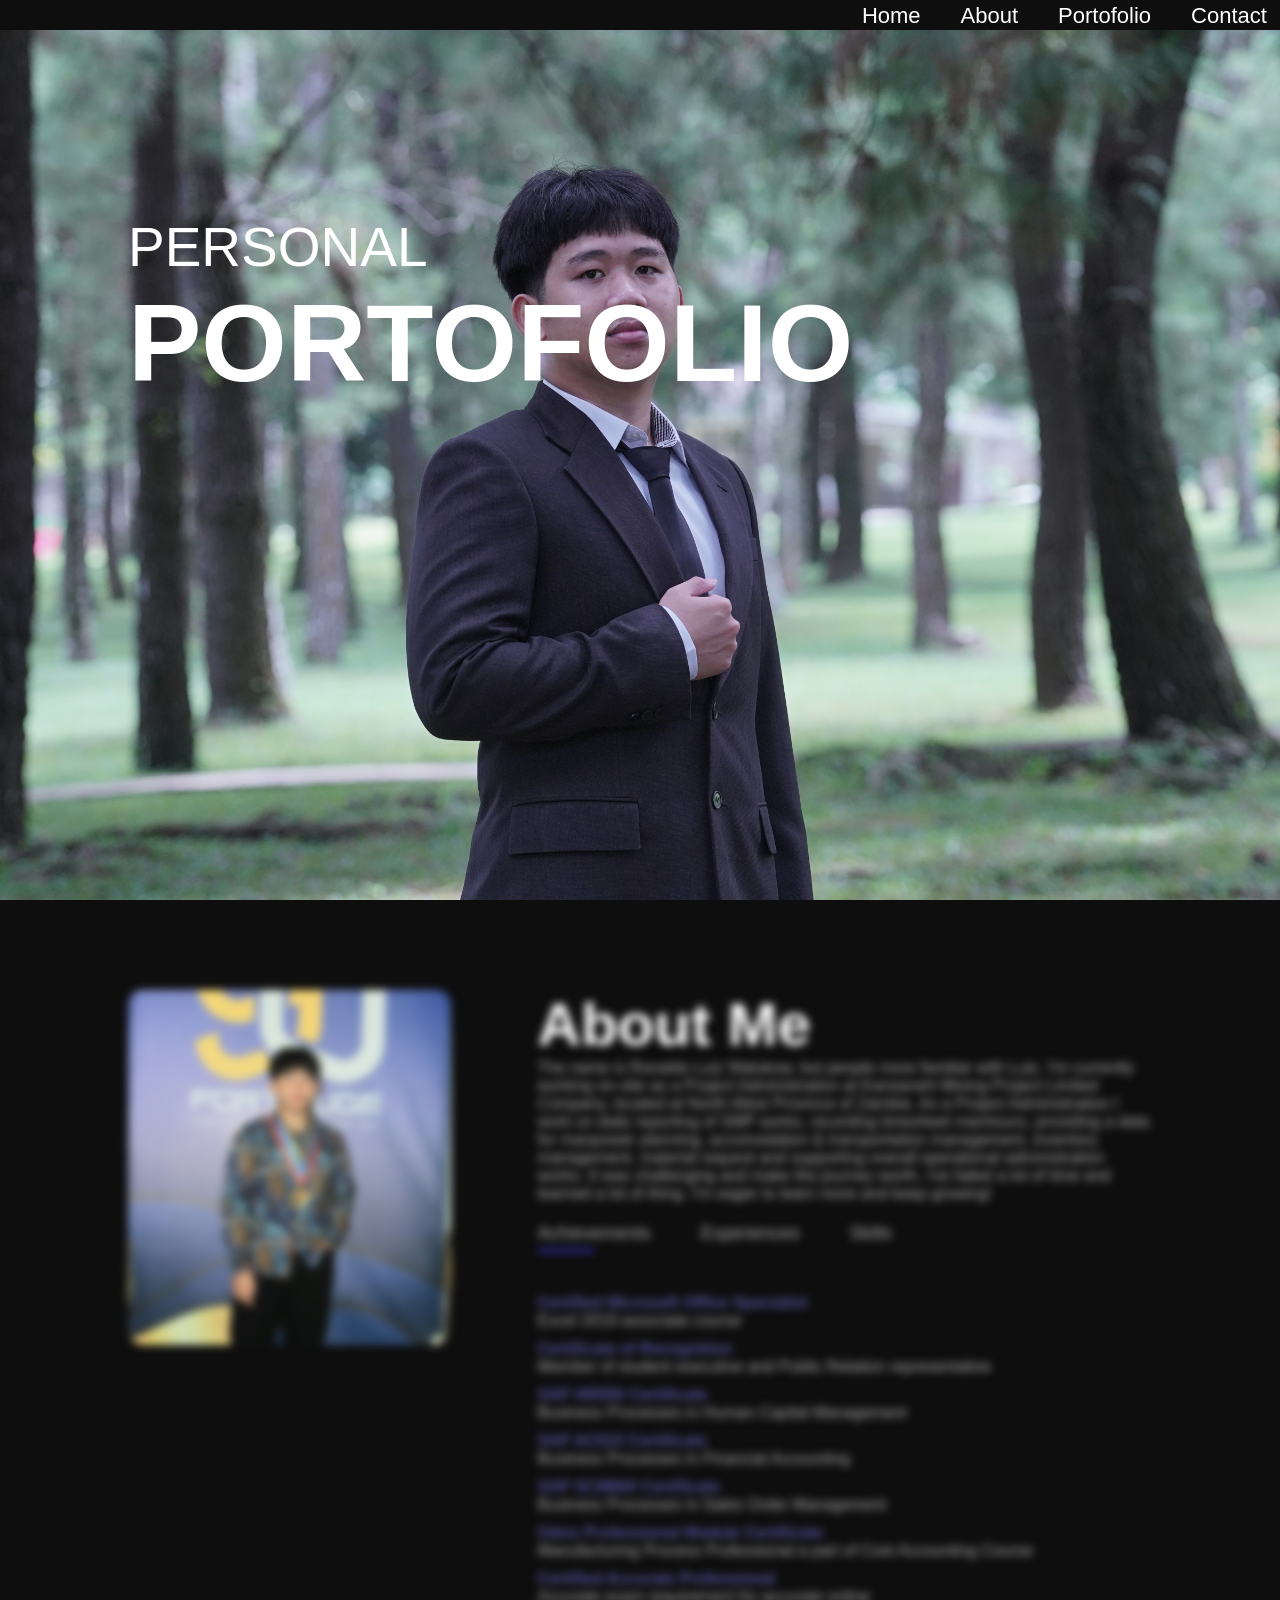
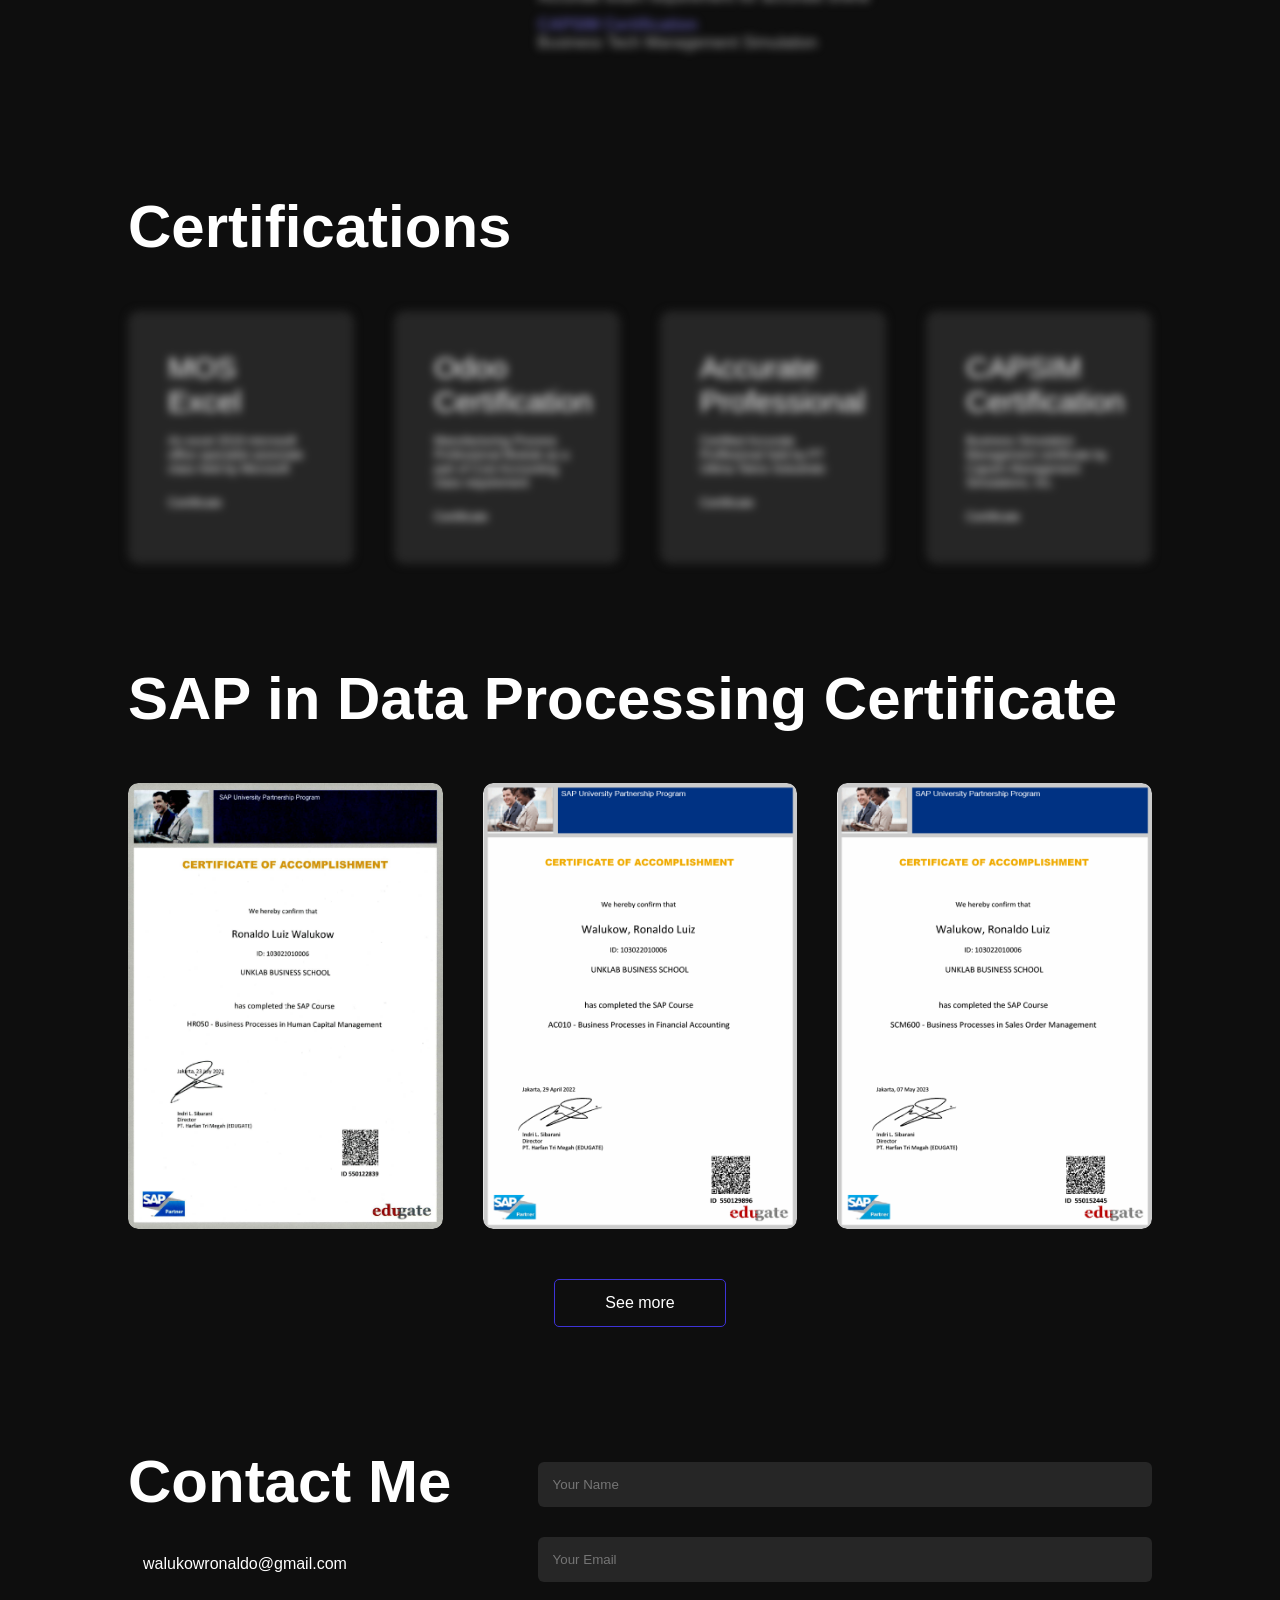
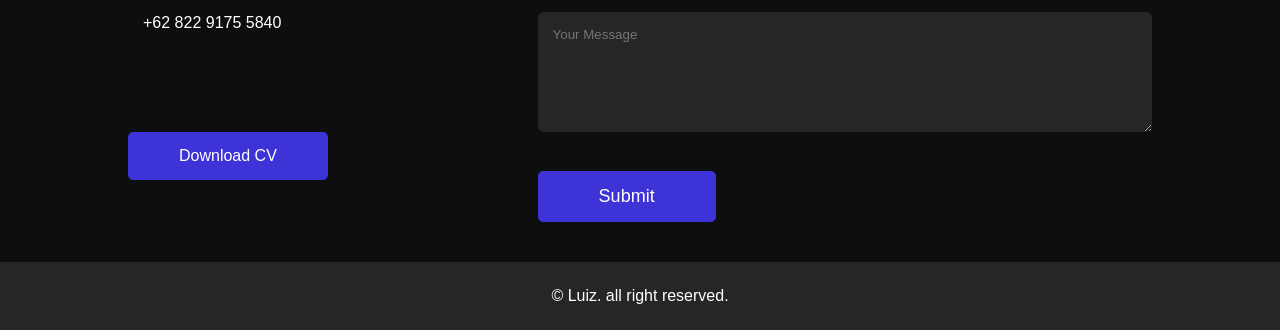
==== commit 7474703b: "Add files via upload" ====
--- a/index.html
+++ b/index.html
@@ -30,7 +30,7 @@
             </ul>
             <i class="fa-solid fa-bars" onclick=" openmenu()"></i>
         </nav>
-        <div class="header-text">
+        <div class="header-text reveal">
             <p>PERSONAL</p>
             <h1>PORTOFOLIO<span></span><br></br>  </h1>
         </div>
@@ -41,18 +41,18 @@
 <div id="about">
     <div class="container">
         <div class="row">
-            <div class="about-col-1">
+            <div class="about-col-1 reveal">
                 <img src="Picture/Ronaldo Luiz Walukow for profile.JPG">
             </div>
-            <div class="about-col-2">
+            <div class="about-col-2 reveal">
                 <h1 class="sub-title">About Me</h1>
                 <p>
                     The name is Ronaldo Luiz Walukow, but people more familiar with Luiz. I'm currently working on-site as a Project Administration at Kansanshi Mining Project Limited Company, located at North-West Province of Zambia. As a Project Administration I work on daily reporting of SMP works, recording timesheet manhours, providing a data for manpower planning, accomodation & transportation management, inventory management, material request and supporting overall operational administration works. It was challenging and make the journey worth, i've failed a lot of time and learned a lot of thing. I'm eager to learn more and keep growing!
                 </p>
                 <div class="tab-titles">
-                    <p class="tab-links active-link" onclick="opentab('achievement')">Achievements</p>
-                    <p class="tab-links " onclick="opentab('experience')">Experiences</p>
-                    <p class="tab-links" onclick="opentab('skill')">Skills</p>
+                    <p class="tab-links active-link" onclick="opentab('achievement', event)">Achievements</p>
+                    <p class="tab-links " onclick="opentab('experience', event)">Experiences</p>
+                    <p class="tab-links" onclick="opentab('skill', event)">Skills</p>
                 </div>
                 <div class="tab-contents active-tab" id="achievement">
                     <ul>
@@ -98,7 +98,7 @@
                 <div class="tab-contents" id="skill">
                     <ul>
                         <li>
-                            <span>Interpersonal</span><br>Honest, Good Teamwork, Good Communication & Coordination, Dependability, Flexibility, Adaptability, Patience and Decision Making</span>
+                            <span>Interpersonal</span><br>Integrity, Good Communication & Teamwork Coordination, Dependability, Flexibility, Adaptability and Decision Making</span>
                         </li>
                         <li>
                             <span>Language</span><br>Indonesian (native) and English (active)</span>
@@ -109,7 +109,7 @@
                             </span>
                         </li>
                         <li>
-                            <span>Computer</span><br>SAP, Accurate Professional, CAPSIM, Microsoft Office Specialist, Adobe
+                            <span>Computer</span><br>SAP, Accurate Professional, CAPSIM, Microsoft Office, Adobe
                             Photoshop, Odoo Software, Lucid Chart, Entrepreneurial Operating System, Pronto Xi
                             </span>
                         </li>
@@ -123,7 +123,7 @@
 <div id="certification">
     <div class="container">
         <h1 class="sub-title">Certifications</h1>
-        <div class="certification-list">
+        <div class="certification-list reveal">
             <div>
                 <i class="fa-brands fa-microsoft"></i>
                 <h2>MOS Excel</h2>
@@ -163,7 +163,7 @@
 <div id="portofolio">
     <div class="container">
         <h1 class="sub-title">SAP in Data Processing Certificate</h1>
-        <div class="portofolio-list">
+        <div class="portofolio-list reveal">
             <div class="portofolio">
                 <img src="SAPHR.png">
                 <div class="layer">
@@ -201,13 +201,13 @@
                 </div>
             </div>
         </div>
-        <a href="#certification" class="btn">See more</a>
+        <a href="#certification" class="btn reveal">See more</a>
     </div>
 </div>
 
 <!--------contact=-------->
 <div id="contact">
-    <div class="container">
+    <div class="container reveal">
         <div class="row">
             <div class="contact-left">
                 <h1 class="sub-title">Contact Me</h1>
@@ -253,12 +253,12 @@
     }
 </script>
 <script>
-var sidemeu = document.getElementById("sidemenu");
+var sidemenu = document.getElementById("sidemenu");
 function openmenu(){
-    sidemeu.style.right = "0";
+    sidemenu.style.right = "0";
 }
 function closemenu(){
-    sidemeu.style.right = "-200px";
+    sidemenu.style.right = "-200px";
 }
 </script>
 <script>
@@ -279,5 +279,66 @@
         .catch(error => console.error('Error!', error.message))
     })
   </script>
+<!---reveal code-->
+    <script>
+const reveals = document.querySelectorAll('.reveal');
+const observer = new IntersectionObserver((entries) => {
+    entries.forEach(entry => {
+        if (entry.isIntersecting) {
+            // In viewport → visible, clear blur
+            entry.target.classList.add('active');
+            entry.target.classList.remove('blur');
+        } else {
+            const bounding = entry.target.getBoundingClientRect();
+            if (bounding.top < 0) {
+                // Element scrolled past → blur & fade
+                entry.target.classList.add('blur');
+                entry.target.classList.remove('active');
+            } else {
+                // Element below viewport → hide completely
+                entry.target.classList.remove('active', 'blur');
+            }
+        }
+    });
+}, {
+    threshold: 0.2
+});
+
+reveals.forEach(el => observer.observe(el));
+</script>
+
+<!----TABS ANIMATION-->
+<script>
+var tablinks = document.getElementsByClassName("tab-links");
+var tabcontents = document.getElementsByClassName("tab-contents");
+
+function opentab(tabname) {
+    // Remove active-link from all tabs
+    for (let tablink of tablinks) {
+        tablink.classList.remove("active-link");
+    }
+
+    // Reset all tab contents
+    for (let tabcontent of tabcontents) {
+        tabcontent.classList.remove("active-tab");
+        tabcontent.style.opacity = 0;
+        tabcontent.style.transform = "translateX(-10px)"; // reset to left
+    }
+
+    // Activate clicked tab
+    event.currentTarget.classList.add("active-link");
+
+    // Animate the selected content
+    const content = document.getElementById(tabname);
+    content.classList.add("active-tab");
+
+    // Trigger left-slide animation
+    setTimeout(() => {
+        content.style.opacity = 1;
+        content.style.transform = "translateX(0)";
+    }, 50);
+}
+</script>
+
     </body>
 </html>
--- a/style.css
+++ b/style.css
@@ -35,19 +35,51 @@
 .logo{
     width: 100px;
 }
-
 nav ul li{
     display: inline-block;
     list-style: none;
     margin: 10px 20px;
 }
 
-nav ul li a{
+nav ul {
+    position: fixed;          /* sidebar stays on screen */
+    top: -1.5cm;
+    right: 6.3cm;
+    width: 200px;
+    height: 100vh;            /* full viewport height */
+    display: flex;
+    flex-direction: row;   /* stack items vertically */
+    justify-content: space-between; /* even spacing top-to-bottom */
+    padding: 50px 0;          /* optional padding */
+    z-index: 100;
+}
+nav {
+    width: 100%;            /* full width of viewport */
+    background: #0e0e0e;    /* choose your color */
+    display: flex;
+    align-items: center;
+    justify-content: space-between;
+    padding: 15px 20px;     /* optional padding inside nav */
+    position: fixed;         /* optional: stay on top when scrolling */
+    top: 0;                  /* stick to top */
+    left: 0;                 /* start from left edge */
+    z-index: 999;
+    
+}
+
+nav ul li {
+    list-style: none;
+    text-align: center;
+}
+
+nav ul li a {
     color: #fff;
     text-decoration: none;
-    font-size: 18px;
-    position: relative;
-}
+    font-size: 22px;
+    position: relative; /* normal flow inside sidebar */
+
+}
+
 
 nav ul li a::after{
     content: '';
@@ -144,14 +176,13 @@
 font-size: 16px;
 font-weight: bold;
 }
-
-.tab-contents{
-    display: none;
-    font-size: 14px;
-}
-.tab-contents.active-tab{
-    display: block;
-
+.tab-contents {
+    position: relative;
+    opacity: 0;
+    transform: translateX(30px) scale(0.95);
+    transition: all 0.4s ease;
+    max-height: 1000px;
+    overflow: hidden;
 }
 
 /*---------certification------*/
@@ -425,4 +456,43 @@
     color: #61b752;
     margin-top: -40px;
     display: block;
-}+}
+
+/* Hidden state before scrolling */
+.reveal {
+    opacity: 0;
+    transform: translateY(40px);
+    transition: all 0.8s ease-out;
+}
+
+/* When the section enters the viewport */
+.reveal.active {
+    opacity: 1;
+    transform: translateY(0);
+}
+/* Faded & blurred when above viewport */
+.reveal.blur {
+    opacity: 0.4; /* semi-transparent */
+    filter: blur(4px); /* blur effect */
+    transition: all 0.8s ease-out;
+}
+
+.tab-contents {
+    position: relative;
+    opacity: 0;
+    transform: translateX(-30px); /* start left */
+    transition: all 0.4s ease;
+    max-height: 0;
+    overflow: hidden;
+}
+
+.tab-contents.active-tab {
+    opacity: 1;
+    transform: translateX(0);
+    max-height: 1000px; 
+}
+
+.tab-contents.exit-right {
+    opacity: 0;
+    transform: translateX(30px); /* slide out to right */
+}
